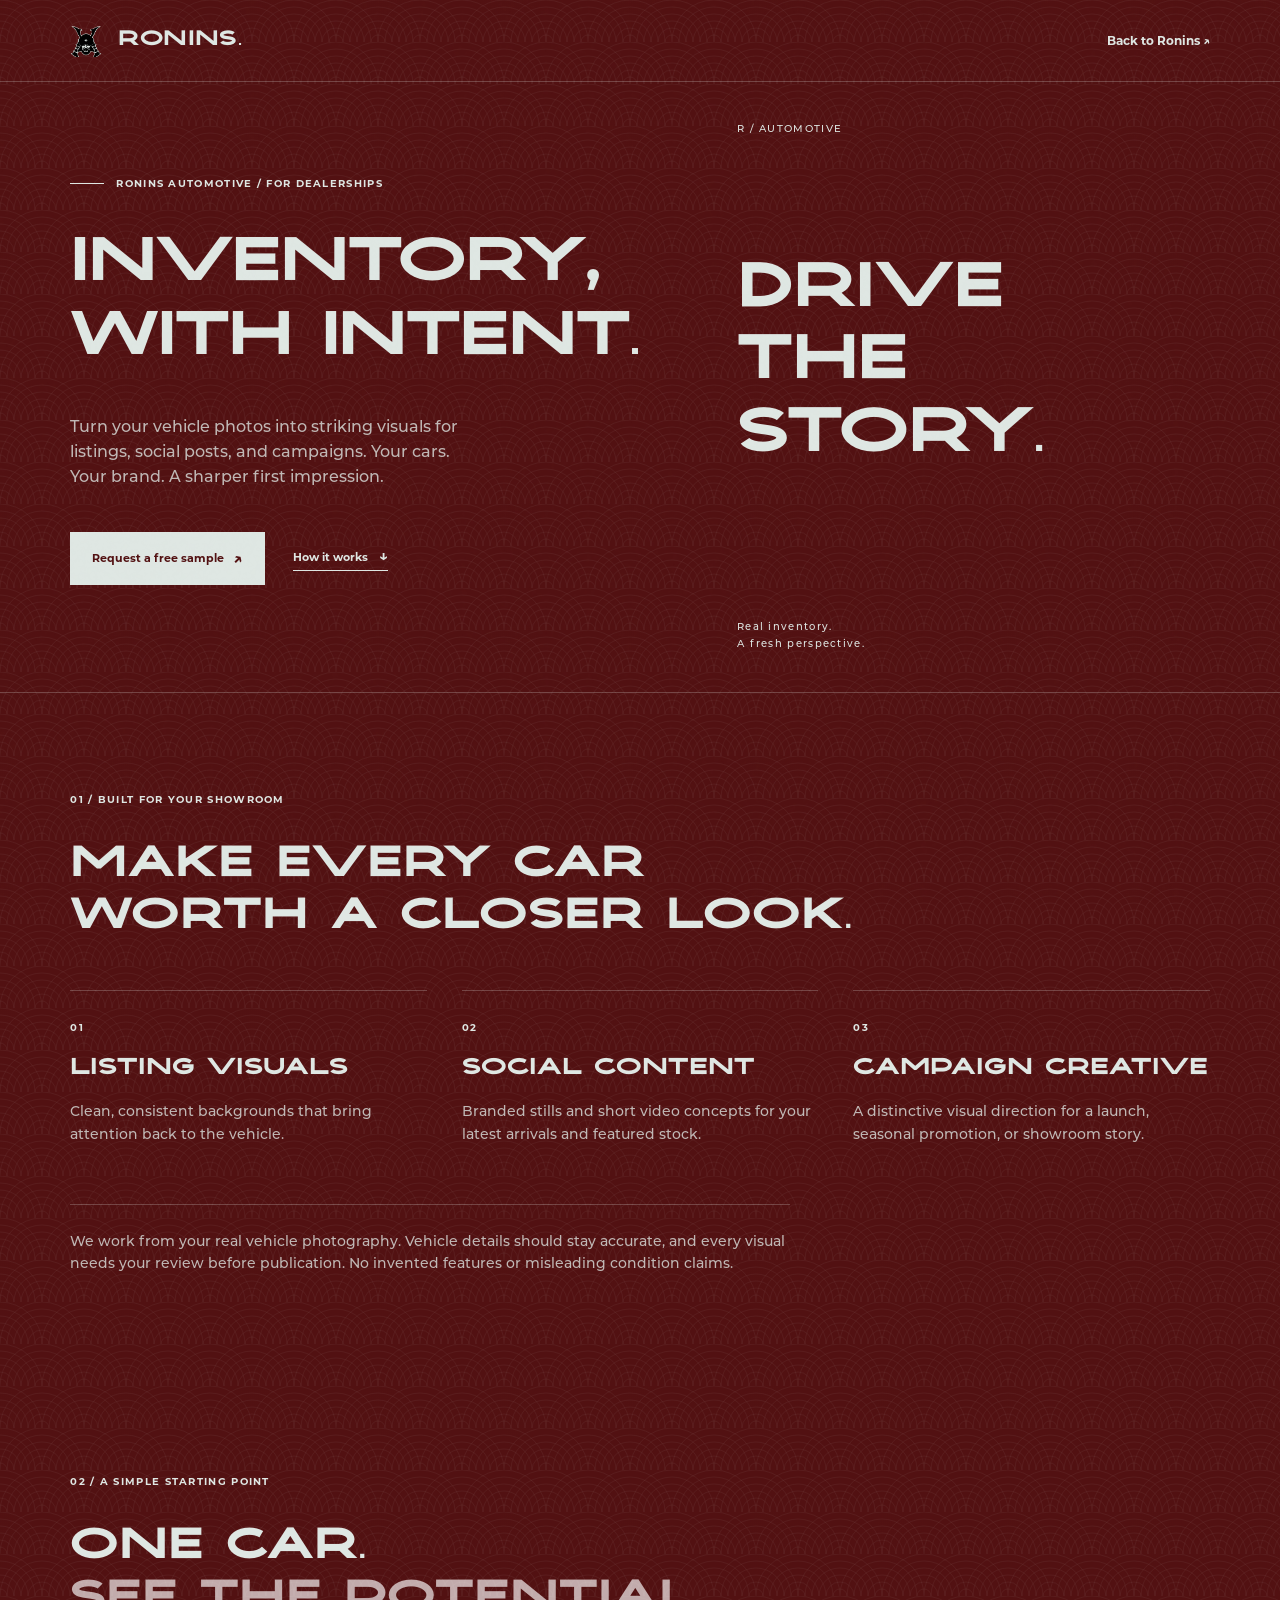
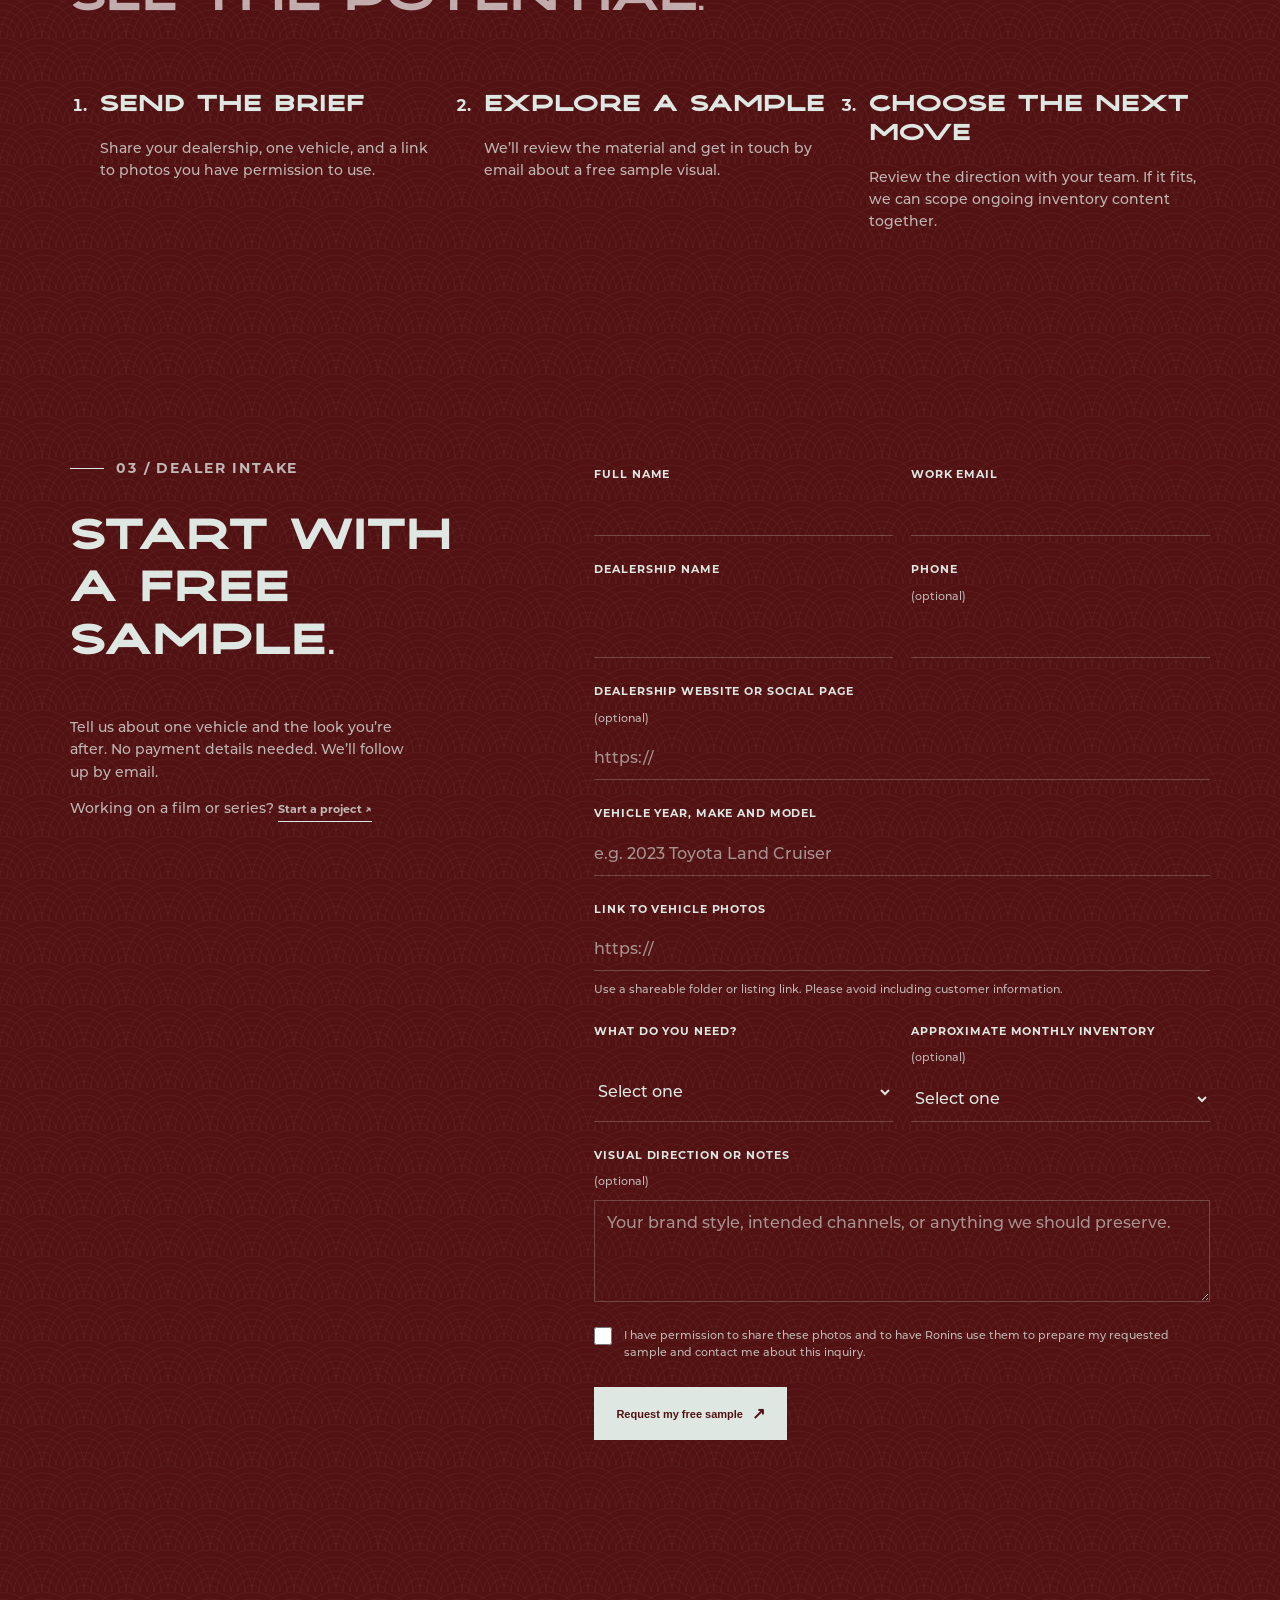
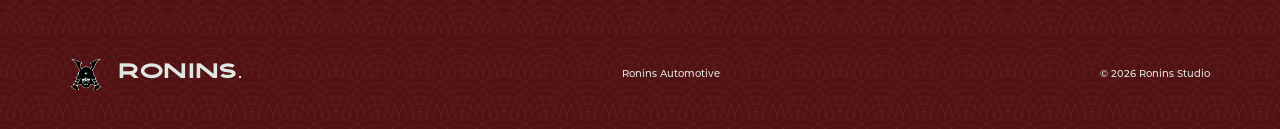
==== automotive.html @ 7ce429cb "Unify all pages with deep red waves and remove bright red UI accents" ====
<!DOCTYPE html>
<html lang="en">
<head>
  <meta charset="UTF-8">
  <meta name="viewport" content="width=device-width, initial-scale=1.0">
  <meta name="description" content="Automotive visuals for dealerships. Request a free sample from Ronins Automotive.">
  <title>Ronins Automotive — Inventory, with intent.</title>
  <link rel="stylesheet" href="style.css">
  <link rel="stylesheet" href="contact.css">
  <link rel="stylesheet" href="automotive.css">

  <link rel="stylesheet" href="brand.css">
</head>
<body class="automotive-page">
<div class="grain" aria-hidden="true"></div>
<header class="site-header"><a class="brand" href="index.html" aria-label="Ronins home"><span class="brand-mark" aria-hidden="true"><img src="assets/ronins-on-deep-red.png" alt="" width="31" height="31"></span><span>RONINS<span class="brand-dot">.</span></span></a><a class="auto-back" href="index.html#work">Back to Ronins <span aria-hidden="true">↗</span></a></header>
<main>
<section class="auto-hero section-pad">
<div class="auto-hero-copy">
<p class="eyebrow"><span class="eyebrow-line"></span> Ronins Automotive / For dealerships</p>
<h1>Inventory,<br>with <em>intent.</em></h1>
<p class="hero-intro">Turn your vehicle photos into striking visuals for listings, social posts, and campaigns. Your cars. Your brand. A sharper first impression.</p>
<div class="hero-actions"><a class="button button-red" href="#sample">Request a free sample <span aria-hidden="true">↗</span></a><a class="text-link" href="#process">How it works <span aria-hidden="true">↓</span></a></div>
</div>
<div class="auto-art" aria-hidden="true"><p>R / AUTOMOTIVE</p><div class="auto-art-word">DRIVE<br>THE<br><em>STORY.</em></div><p class="auto-art-caption">Real inventory.<br>A fresh perspective.</p></div>
</section>
<section class="auto-offer section-pad">
<p class="section-kicker">01 / Built for your showroom</p>
<h2>Make every car<br><em>worth a closer look.</em></h2>
<div class="auto-grid">
<article><span class="section-kicker">01</span><h3>Listing visuals</h3><p>Clean, consistent backgrounds that bring attention back to the vehicle.</p></article>
<article><span class="section-kicker">02</span><h3>Social content</h3><p>Branded stills and short video concepts for your latest arrivals and featured stock.</p></article>
<article><span class="section-kicker">03</span><h3>Campaign creative</h3><p>A distinctive visual direction for a launch, seasonal promotion, or showroom story.</p></article>
</div>
<p class="auto-note">We work from your real vehicle photography. Vehicle details should stay accurate, and every visual needs your review before publication. No invented features or misleading condition claims.</p>
</section>
<section class="auto-process section-pad" id="process">
<p class="section-kicker">02 / A simple starting point</p><h2>One car.<br><span>See the potential.</span></h2>
<ol class="auto-grid"><li><h3>Send the brief</h3><p>Share your dealership, one vehicle, and a link to photos you have permission to use.</p></li><li><h3>Explore a sample</h3><p>We’ll review the material and get in touch by email about a free sample visual.</p></li><li><h3>Choose the next move</h3><p>Review the direction with your team. If it fits, we can scope ongoing inventory content together.</p></li></ol>
</section>
<section class="form-page section-pad auto-intake" id="sample">
<div class="form-intro"><p class="eyebrow"><span class="eyebrow-line"></span> 03 / Dealer intake</p><h2>Start with<br><em>a free sample.</em></h2><p>Tell us about one vehicle and the look you’re after. No payment details needed. We’ll follow up by email.</p><p>Working on a film or series? <a class="text-link" href="contact.html">Start a project ↗</a></p></div>
<form class="project-form" name="automotive-sample">
<label>Full name<input name="name" autocomplete="name" maxlength="150" required></label>
<label>Work email<input name="email" type="email" autocomplete="email" maxlength="254" required></label>
<label>Dealership name<input name="dealership" autocomplete="organization" maxlength="200" required></label>
<label>Phone <span>(optional)</span><input name="phone" type="tel" autocomplete="tel" maxlength="50"></label>
<label class="full-width">Dealership website or social page <span>(optional)</span><input name="dealerUrl" type="url" placeholder="https://" maxlength="1000"></label>
<label class="full-width">Vehicle year, make and model<input name="vehicle" placeholder="e.g. 2023 Toyota Land Cruiser" maxlength="200" required></label>
<label class="full-width">Link to vehicle photos<input name="photoUrl" type="url" placeholder="https://" aria-describedby="photo-help" maxlength="1000" required><span id="photo-help">Use a shareable folder or listing link. Please avoid including customer information.</span></label>
<label>What do you need?<select name="service" required><option value="">Select one</option><option>Listing visuals</option><option>Social content</option><option>Campaign creative</option><option>Not sure yet</option></select></label>
<label>Approximate monthly inventory <span>(optional)</span><select name="inventory"><option value="">Select one</option><option>1–10 vehicles</option><option>11–30 vehicles</option><option>31–100 vehicles</option><option>100+ vehicles</option></select></label>
<label class="full-width">Visual direction or notes <span>(optional)</span><textarea name="message" rows="4" maxlength="4000" placeholder="Your brand style, intended channels, or anything we should preserve."></textarea></label>
<label class="full-width auto-consent"><input name="permission" type="checkbox" value="yes" required><span>I have permission to share these photos and to have Ronins use them to prepare my requested sample and contact me about this inquiry.</span></label>
<input class="form-honeypot" name="website" tabindex="-1" autocomplete="off" aria-hidden="true">
<button class="button button-red full-width" type="submit">Request my free sample <span aria-hidden="true">↗</span></button>
<p class="form-status full-width" role="status" aria-live="polite"></p>
<noscript><p>Please enable JavaScript to send your request.</p></noscript>
</form>
</section>
</main>
<footer class="site-footer section-pad"><a class="brand" href="index.html" aria-label="Ronins home"><span class="brand-mark" aria-hidden="true"><img src="assets/ronins-on-deep-red.png" alt="" width="31" height="31"></span><span>RONINS<span class="brand-dot">.</span></span></a><p>Ronins Automotive</p><p>© 2026 Ronins Studio</p></footer>
<script src="automotive.js"></script>
</body>
</html>
---- style.css ----
:root {
  --red: #d70a0a;
  --red-deep: #9d0000;
  --black: #111111;
  --black-2: #1a1a1a;
  --white: #f8f3ef;
  --ink: var(--black);
  --paper: #ece7dd;
  --muted: rgba(17, 17, 17, .58);
  --line: rgba(17, 17, 17, .2);
  --display: "Barlow Condensed", Impact, sans-serif;
  --body: "DM Sans", Arial, sans-serif;
}

* { box-sizing: border-box; }
html { scroll-behavior: smooth; }
body { margin: 0; background: var(--paper); color: var(--ink); font-family: var(--body); background-image: radial-gradient(circle at top left, rgba(255,255,255,.24), transparent 35%), linear-gradient(180deg, rgba(17,17,17,.04), rgba(17,17,17,0)); overflow-x: hidden; }
body, a { cursor: default; }
a { color: inherit; text-decoration: none; cursor: pointer; }
.grain { position: fixed; inset: 0; pointer-events: none; opacity: .045; z-index: 10; background-image: url("data:image/svg+xml,%3Csvg viewBox='0 0 180 180' xmlns='http://www.w3.org/2000/svg'%3E%3Cfilter id='n'%3E%3CfeTurbulence type='fractalNoise' baseFrequency='.85' numOctaves='3' stitchTiles='stitch'/%3E%3C/filter%3E%3Crect width='100%25' height='100%25' filter='url(%23n)' opacity='.55'/%3E%3C/svg%3E"); }
.site-header { height: 82px; display: flex; align-items: center; justify-content: space-between; padding: 0 5.5vw; border-bottom: 1px solid var(--line); }
.brand { display: flex; align-items: center; gap: 10px; font-family: var(--display); font-size: 22px; font-weight: 700; letter-spacing: .07em; }
.brand-mark { width: 31px; height: 31px; color: var(--red); display: inline-flex; }
.brand-mark svg, .brand-mark img { width: 100%; height: 100%; object-fit: contain; }
.brand-dot { color: var(--red); }
.main-nav { display: flex; gap: 34px; margin-left: 80px; font-size: 12px; color: var(--muted); }
.main-nav a, .header-link { position: relative; transition: color .2s ease; }
.main-nav a:after, .header-link:after { content: ""; position: absolute; left: 0; right: 0; bottom: -7px; height: 1px; background: var(--red); transform: scaleX(0); transform-origin: right; transition: transform .2s ease; }
.main-nav a:hover:after, .header-link:hover:after { transform: scaleX(1); transform-origin: left; }
.main-nav a:hover, .header-link:hover, .text-link:hover { color: var(--red); }
.header-link { font-size: 12px; font-weight: 700; }
.header-link span, .button span { color: var(--red); font-size: 16px; margin-left: 9px; }
.button span { display: inline-block; transition: transform .25s ease; }
.button:hover span { transform: translate(4px, -4px); }
.work-link span { display: inline-block; transition: transform .25s ease; }
.work-link:hover span { transform: translate(4px, -4px); }
.section-pad { padding-left: 5.5vw; padding-right: 5.5vw; }
.hero { min-height: 700px; display: grid; grid-template-columns: 52% 48%; border-bottom: 1px solid var(--line); background: linear-gradient(180deg, rgba(17,17,17,.02), rgba(17,17,17,0)); }
.hero-copy { align-self: center; padding: 90px 6vw 105px 0; }
.eyebrow, .section-kicker { margin: 0; font-size: 10px; font-weight: 700; letter-spacing: .13em; text-transform: uppercase; }
.eyebrow { display: flex; align-items: center; gap: 12px; color: var(--red); }
.eyebrow-line { display: inline-block; width: 34px; height: 1px; background: var(--red); }
h1, h2, h3, p { margin-top: 0; }
h1, h2, h3 { font-family: var(--display); text-transform: uppercase; }
h1 { font-size: clamp(92px, 13vw, 188px); line-height: .77; letter-spacing: -.035em; margin: 40px 0 38px; font-weight: 700; }
h1 em, h2 em { color: var(--red); font-style: normal; }
.hero-intro { max-width: 410px; font-size: 16px; line-height: 1.55; color: var(--muted); }
.hero-actions { display: flex; align-items: center; gap: 28px; margin-top: 42px; }
.button { display: inline-flex; align-items: center; padding: 17px 22px; font-size: 11px; font-weight: 700; transition: background .25s ease, color .25s ease, transform .25s ease, box-shadow .25s ease; }
.button:hover { transform: translateY(-3px); }
.button-red { color: var(--white); background: var(--red); }
.button-red:hover { background: var(--ink); box-shadow: 7px 7px 0 var(--red); }
.button-red span { color: var(--white); }
.button-black { color: var(--white); background: var(--black); }
.button-black:hover { background: var(--black); box-shadow: 7px 7px 0 var(--white); }
.button-black span { color: var(--white); }
.text-link { font-size: 11px; font-weight: 700; border-bottom: 1px solid var(--ink); padding-bottom: 5px; }
.text-link span { color: var(--red); font-size: 15px; margin-left: 8px; }
.hero-art { position: relative; overflow: hidden; min-height: 700px; color: var(--white); background: radial-gradient(circle at 30% 25%, rgba(255,255,255,.08), transparent 24%), linear-gradient(135deg, #860707 0%, var(--red) 34%, #c50505 72%, #8d0000 100%); }
.hero-art:before { content: ""; position: absolute; inset: 0; opacity: .85; background: repeating-linear-gradient(135deg, rgba(255,255,255,.04) 0 2px, transparent 2px 14px), linear-gradient(120deg, transparent 0 36%, rgba(17,17,17,.18) 36.5%, rgba(17,17,17,.18) 38%, transparent 38.5% 100%); }
.hero-art:after { content: ""; position: absolute; inset: 10% 0 0 10%; border-radius: 50% 0 0 50%; border-left: 2px solid rgba(255,255,255,.12); border-top: 2px solid rgba(255,255,255,.12); transform: rotate(-10deg); pointer-events: none; }
.art-vertical { position: absolute; top: 42px; left: 34px; z-index: 2; font-size: 10px; letter-spacing: .15em; writing-mode: vertical-rl; color: var(--white); }
.hero-logo { position: absolute; width: min(79%, 560px); height: auto; top: 7%; left: 11%; filter: drop-shadow(18px 23px 0 rgba(0,0,0,.35)); z-index: 1; }
.art-caption { position: absolute; left: 34px; bottom: 42px; z-index: 2; font-family: var(--display); font-size: 34px; line-height: .9; text-transform: uppercase; }
.art-caption span { display: block; }
.art-caption span:last-child { color: var(--black); }
.art-code { position: absolute; right: 34px; bottom: 42px; z-index: 2; text-align: right; color: rgba(255,255,255,.62); font-size: 9px; letter-spacing: .12em; line-height: 1.6; }
.statement { position: relative; display: grid; grid-template-columns: 24% 76%; padding-top: 150px; padding-bottom: 160px; }
.statement:before, .proof:before { content: ""; position: absolute; width: 150px; height: 150px; border: 1px solid rgba(17,17,17,.08); transform: rotate(45deg); pointer-events: none; }
.statement:before { right: 8vw; top: 110px; }
.section-kicker { color: var(--red); }
.statement h2, .proof h2 { font-size: clamp(54px, 7vw, 98px); line-height: .83; letter-spacing: -.02em; margin: 0 0 38px; }
h2 span { color: var(--muted); }
.statement-content p { max-width: 510px; font-size: 16px; line-height: 1.6; color: var(--muted); margin-bottom: 0; }
.services { position: relative; overflow: hidden; background: var(--black); color: var(--white); padding-top: 84px; padding-bottom: 90px; }
.services:after { content: ""; position: absolute; width: 430px; height: 430px; right: -220px; top: 130px; border: 1px solid rgba(255,0,0,.28); border-radius: 50%; box-shadow: 0 0 0 42px rgba(255,0,0,.06), 0 0 0 84px rgba(255,0,0,.035); pointer-events: none; }
.services-head { display: flex; justify-content: space-between; align-items: baseline; margin-bottom: 82px; }
.services-head .section-kicker { color: var(--red); }
.services-head p { max-width: 270px; margin: 0; color: rgba(255,255,255,.62); font-size: 12px; line-height: 1.5; }
.service-list { border-top: 1px solid rgba(255,255,255,.25); }
.service-item { min-height: 154px; display: grid; grid-template-columns: 12% 39% 39% 10%; align-items: center; border-bottom: 1px solid rgba(255,255,255,.25); transition: padding .3s ease, background .3s ease; }
.service-item:hover { padding: 0 20px; background: rgba(255,255,255,.04); }
.service-number { color: var(--red); font: 14px var(--display); }
.service-item h3 { font-size: clamp(30px, 4vw, 57px); letter-spacing: -.015em; margin: 0; transition: color .25s ease; }
.service-item:hover h3 { color: var(--red); }
.service-item p { max-width: 235px; margin: 0; color: rgba(255,255,255,.58); font-size: 12px; line-height: 1.5; }
.service-arrow { justify-self: end; color: var(--red); font-size: 28px; transition: transform .25s ease; }
.service-item:hover .service-arrow { transform: translate(4px, -4px); }
.proof { position: relative; display: grid; grid-template-columns: 42% 58%; padding-top: 142px; padding-bottom: 150px; border-bottom: 1px solid var(--line); }
.proof:before { left: -55px; bottom: 50px; width: 120px; height: 120px; }
.proof-intro h2 { margin-top: 50px; }
.proof-grid { display: grid; grid-template-columns: repeat(3, 1fr); align-self: end; border-top: 1px solid var(--line); padding-top: 32px; gap: 25px; }
.stat strong { font: 700 clamp(50px, 6vw, 86px)/.85 var(--display); letter-spacing: -.02em; display: inline-block; }
.stat-number { opacity: .15; transform: translateY(10px) scale(.96); transition: opacity .35s ease, transform .5s cubic-bezier(.2,.8,.2,1); }
.stat-number.is-counting { opacity: 1; transform: translateY(0) scale(1); }
.stat strong span { color: var(--red); font-size: .5em; }
.stat p { margin: 16px 0 0; color: var(--muted); font-size: 11px; text-transform: uppercase; letter-spacing: .1em; }
.contact { position: relative; display: flex; justify-content: space-between; overflow: hidden; min-height: 580px; padding-top: 107px; padding-bottom: 105px; background: var(--red); color: var(--white); }
.contact:after { content: ""; position: absolute; inset: 0; opacity: .12; background: repeating-linear-gradient(135deg, transparent 0 18px, rgba(0,0,0,.2) 19px, transparent 20px); pointer-events: none; }
.contact:before { content: ""; position: absolute; width: 600px; height: 600px; border: 1px solid rgba(0,0,0,.18); border-radius: 50%; right: -210px; top: -120px; box-shadow: 0 0 0 90px rgba(0,0,0,.04), 0 0 0 180px rgba(0,0,0,.035); }
.contact-stamp { position: absolute; right: 15%; top: 24%; font: 700 370px/.8 var(--display); opacity: .1; z-index: 1; }
.contact .eyebrow { color: var(--white); }.contact .eyebrow-line { background: var(--white); }
.contact h2 { font-size: clamp(76px, 12vw, 166px); line-height: .75; margin: 46px 0 40px; letter-spacing: -.04em; }
.contact-content > p:not(.eyebrow) { max-width: 315px; font-size: 14px; line-height: 1.5; margin-bottom: 30px; }
.contact-side { align-self: flex-end; z-index: 1; font-size: 10px; line-height: 1.7; letter-spacing: .13em; text-align: right; }
.site-footer { display: flex; align-items: center; justify-content: space-between; min-height: 112px; font-size: 10px; color: var(--muted); }
.site-footer .brand { color: var(--ink); }.site-footer p { margin: 0; }
.button:focus-visible, a:focus-visible { outline: 2px solid var(--red); outline-offset: 5px; }
.reveal { opacity: 0; transform: translateY(18px); animation: reveal .8s ease forwards; }.reveal-delay { animation-delay: .18s; }
@keyframes reveal { to { opacity: 1; transform: translateY(0); } }

@media (max-width: 800px) {
  .site-header { height: 70px; padding: 0 6vw; }.main-nav { display: none; }.header-link { font-size: 10px; }
  .section-pad { padding-left: 6vw; padding-right: 6vw; }.hero { display: block; min-height: auto; }.hero-copy { padding: 84px 0 72px; }.hero-art { min-height: 520px; margin: 0 -6vw; }.hero-logo { width: 82%; top: 8%; left: 9%; }
  h1 { font-size: clamp(64px, 20vw, 120px); line-height: .8; margin-top: 34px; }.hero-intro { max-width: 34rem; }.hero-actions { flex-wrap: wrap; }
  .statement { display: block; padding-top: 105px; padding-bottom: 110px; }.statement-content { margin-top: 48px; }.statement h2, .proof h2 { font-size: clamp(54px, 15vw, 95px); }
  .services { padding-top: 68px; padding-bottom: 68px; }.services-head { display: block; margin-bottom: 55px; }.services-head p { margin-top: 25px; }.service-item { min-height: 140px; grid-template-columns: 15% 1fr 12%; }.service-item p { display: none; }.service-item h3 { font-size: clamp(32px, 8vw, 52px); }.proof { display: block; padding-top: 105px; padding-bottom: 110px; }.proof-intro h2 { margin: 45px 0 80px; }.proof-grid { gap: 10px; }.stat strong { font-size: clamp(42px, 12vw, 65px); }.stat p { font-size: 8px; line-height: 1.3; }.contact { min-height: 590px; display: block; padding-top: 85px; }.contact h2 { font-size: clamp(58px, 16vw, 100px); line-height: .8; margin-top: 44px; }.contact-side { margin-top: 60px; text-align: left; }.contact-stamp { right: -2%; top: 32%; font-size: 320px; }.site-footer { flex-wrap: wrap; gap: 18px; padding-top: 28px; padding-bottom: 28px; }.site-footer p:last-child { width: 100%; }
}
@media (max-width: 430px) {
  .brand { font-size: 19px; }.brand-mark { width: 27px; height: 27px; }.header-link { display: none; }
  .hero-copy { padding-top: 68px; }.hero-actions { align-items: flex-start; flex-direction: column; gap: 21px; }.button { padding: 16px 19px; }
  .hero-art { min-height: 450px; }.art-vertical { left: 24px; top: 28px; }.hero-logo { width: 94%; top: 10%; left: 3%; }.art-caption { font-size: 27px; left: 24px; bottom: 28px; }.art-code { right: 24px; bottom: 28px; font-size: 8px; }
  .service-item { min-height: 124px; }.service-number { font-size: 12px; }.service-item h3 { font-size: 35px; }.proof-grid { padding-top: 24px; }.stat p { letter-spacing: .06em; }
  .contact { min-height: 560px; }.contact h2 { font-size: clamp(54px, 17vw, 83px); }.contact-content > p:not(.eyebrow) { max-width: 290px; }.contact-stamp { font-size: 260px; }
}

.service-list { position: relative; z-index: 1; }
.service-item:focus-visible { outline: 2px solid var(--red); outline-offset: -3px; background: rgba(255,255,255,.04); }
.service-item:focus-visible h3 { color: var(--red); }
.proof-grid .stat h3 { font-size: 25px; margin: 20px 0 10px; }
.proof-grid .stat p { font-size: 12px; line-height: 1.6; letter-spacing: 0; text-transform: none; margin-top: 0; }
.contact-content { position: relative; z-index: 1; }
.contact-sample-link { display: block; width: fit-content; margin-top: 28px; font-size: 12px; line-height: 1.6; border-bottom: 1px solid rgba(255,255,255,.6); padding-bottom: 6px; }
.hero h1 { line-height: .95; }
.statement h2, .proof h2 { line-height: 1; }
.contact h2 { line-height: .95; }
@media(max-width:800px) {
  .service-item { grid-template-columns: 12% minmax(0,1fr) 10%; padding: 25px 0; gap: 12px 0; }
  .service-item p { display: block; grid-column: 2; grid-row: 2; max-width: 32rem; }
  .service-arrow { grid-column: 3; grid-row: 1 / 3; }
  .service-item:hover { padding: 25px 10px; }
  .proof-grid { grid-template-columns: 1fr; gap: 30px; }
  .proof-grid .stat { display: grid; grid-template-columns: 65px minmax(0,1fr); gap: 0 20px; align-items: start; }
  .proof-grid .stat strong { grid-row: 1 / 3; }
  .proof-grid .stat h3 { margin: 0 0 10px; }
  .header-link.work-link { display: inline-flex; }
}
@media(prefers-reduced-motion:reduce) {
  html { scroll-behavior: auto; }
  .reveal { opacity: 1; transform: none; animation: none; }
  .button, .service-item, .service-arrow { transition: none; }
}
---- contact.css ----
.form-page { display: grid; grid-template-columns: minmax(0, 42fr) minmax(0, 50fr); gap: 8%; padding-top: 110px; padding-bottom: 130px; min-height: calc(100vh - 82px); }
.form-intro h1 { font-size: clamp(70px, 9vw, 132px); line-height: .78; letter-spacing: -.035em; margin: 42px 0 38px; }
.form-intro > p:last-child { max-width: 320px; color: var(--muted); font-size: 15px; line-height: 1.55; }
.form-intro > p { max-width: 350px; color: var(--muted); font-size: 15px; line-height: 1.55; }
.dealer-route a { line-height: 1.8; }
.form-intro h1 { line-height: 1; }
.project-form { display: grid; grid-template-columns: 1fr 1fr; gap: 25px 18px; align-content: start; padding-top: 9px; }
.project-form label { display: grid; gap: 10px; color: var(--ink); font-size: 10px; font-weight: 700; letter-spacing: .08em; text-transform: uppercase; }
.project-form label span { color: var(--muted); font-weight: 400; letter-spacing: 0; text-transform: none; }
.project-form input, .project-form select, .project-form textarea { width: 100%; border: 0; border-bottom: 1px solid var(--line); border-radius: 0; padding: 12px 0; background: transparent; color: var(--ink); font: 15px var(--body); outline: 0; }
.project-form textarea { resize: vertical; border: 1px solid var(--line); padding: 12px; }
.project-form input:focus, .project-form select:focus, .project-form textarea:focus { border-color: var(--red); }
.full-width { grid-column: 1 / -1; }
.form-honeypot { position: absolute; left: -9999px; }
.project-form button { justify-self: start; border: 0; cursor: pointer; }
.form-status { min-height: 22px; margin: 0; color: var(--red); font-size: 12px; line-height: 1.5; }
.form-status.success { color: #24733b; }
@media (max-width: 800px) {
  .form-page { display: block; padding-top: 78px; padding-bottom: 90px; }
  .form-intro { margin-bottom: 70px; }.form-intro h1 { font-size: clamp(68px, 18vw, 110px); }
}
@media (max-width: 500px) { .project-form { display: block; }.project-form label { margin-bottom: 25px; }.project-form button { margin-top: 5px; } }
---- automotive.css ----
.auto-back { font-size: 12px; font-weight: 700; }
.auto-back span { color: var(--red); }
.auto-hero { display: grid; grid-template-columns: 55% 45%; border-bottom: 1px solid var(--line); }
.auto-hero-copy { padding: 95px 4vw 95px 0; min-width: 0; }
.auto-hero h1 { font-size: clamp(64px, 9vw, 140px); line-height: 1; }
.auto-art { background: var(--red); color: var(--white); padding: 40px; display: flex; flex-direction: column; justify-content: space-between; min-height: 610px; position: relative; overflow: hidden; background-image: repeating-linear-gradient(135deg, transparent 0 18px, rgba(0,0,0,.06) 19px 20px); }
.auto-art > p { font-size: 10px; letter-spacing: .13em; }
.auto-art-word { font: 800 clamp(70px, 9vw, 145px)/1 var(--display); letter-spacing: -.02em; }
.auto-art-word em { color: var(--black); font-style: normal; }
.auto-art-caption { margin: 32px 0 0; line-height: 1.7; }
.auto-offer, .auto-process { padding-top: 100px; padding-bottom: 100px; }
.automotive-page h2 { font-size: clamp(44px, 6vw, 88px); line-height: 1.05; margin: 35px 0 45px; }
.auto-grid { display: grid; grid-template-columns: repeat(3, minmax(0, 1fr)); gap: 35px; }
.auto-grid article { border-top: 1px solid var(--line); padding-top: 25px; }
.auto-grid h3 { font-size: 32px; margin: 20px 0 16px; }
.auto-grid p, .auto-note { font-size: 14px; line-height: 1.6; color: var(--muted); }
.auto-note { max-width: 720px; border-top: 1px solid var(--line); padding-top: 25px; margin: 45px 0 0; }
.auto-process { background: var(--black); color: var(--white); }
.auto-process h2 span, .auto-process p { color: rgba(255,255,255,.65); }
.auto-process .section-kicker { color: var(--red); }
.auto-process ol { padding-left: 22px; margin-bottom: 0; }
.auto-process li { padding-left: 8px; }
.auto-process li::marker { color: var(--red); font-weight: 700; }
.auto-intake { grid-template-columns: minmax(0, 38fr) minmax(0, 54fr); min-height: auto; scroll-margin-top: 30px; }
.auto-intake .form-intro > p { max-width: 350px; font-size: 14px; line-height: 1.6; color: var(--muted); }
.auto-intake .project-form { min-width: 0; }
.auto-consent { grid-template-columns: 20px minmax(0,1fr); align-items: start; }
.auto-consent input { width: 18px; height: 18px; margin: 0; accent-color: var(--red); }
.auto-consent span { line-height: 1.6; }
.auto-intake button:disabled { opacity: .6; cursor: wait; }
.auto-intake :focus-visible { outline: 2px solid var(--red); outline-offset: 4px; }
@media(max-width:800px) {
.auto-hero { display: block; }
.auto-hero-copy { padding: 70px 0; }
.auto-hero h1 { font-size: clamp(58px, 13vw, 100px); }
.auto-art { min-height: 400px; margin: 0 -6vw; padding: 35px 6vw; }
.auto-art-word { font-size: clamp(70px, 16vw, 120px); }
.auto-grid { grid-template-columns: 1fr; gap: 22px; }
.auto-offer, .auto-process { padding-top: 65px; padding-bottom: 65px; }
.auto-intake .form-intro { margin-bottom: 45px; }
}
@media(prefers-reduced-motion:reduce) { html { scroll-behavior: auto; } .automotive-page .button { transition: none; } }
---- brand.css ----
@font-face { font-family: Nikea; src: url("assets/nikea.otf") format("opentype"); font-weight: 400 900; font-style: normal; font-display: swap; }
@font-face { font-family: Montserrat; src: url("assets/montserrat-medium.otf") format("opentype"); font-weight: 400 600; font-style: normal; font-display: swap; }
@font-face { font-family: Montserrat; src: url("assets/montserrat-bold.otf") format("opentype"); font-weight: 700 800; font-style: normal; font-display: swap; }
@font-face { font-family: Montserrat; src: url("assets/montserrat-black.otf") format("opentype"); font-weight: 900; font-style: normal; font-display: swap; }
:root {
  --red: #521112; --red-deep: #521112; --black: #0c090d; --black-2: #21191d;
  --white: #dfe7e3; --paper: #dfe7e3; --ink: var(--black);
  --muted: rgba(12,9,13,.68); --line: rgba(12,9,13,.2);
  --display: Nikea, Montserrat, sans-serif; --body: Montserrat, Arial, sans-serif;
}
body { background-color: var(--paper); background-image: none; }
.grain { opacity: .022; }
.brand { font-size: 21px; letter-spacing: .02em; }
.services, .auto-process { background-color: var(--red-deep); background-image: linear-gradient(rgba(82,17,18,.58),rgba(82,17,18,.58)), url("assets/waves.svg"); background-size: auto, 84px 42px; }
.service-item h3 { padding-right: 20px; }
.services .section-kicker, .service-number, .service-arrow, .auto-process .section-kicker, .auto-process li::marker { color: var(--white); }
.service-item:hover h3, .service-item:focus-visible h3 { color: var(--white); }
.service-item:focus-visible { outline-color: var(--white); }
.contact { background-color: var(--red-deep); }
.hero { background-color: var(--red-deep); color: var(--white); background-image: linear-gradient(rgba(82,17,18,.72),rgba(82,17,18,.72)), url("assets/waves.svg"); background-size: auto, 84px 42px; }
.hero .eyebrow, .hero .hero-intro { color: var(--white); }
.hero .eyebrow-line { background: var(--white); }
.hero h1 em { color: var(--white); }
.hero .text-link { border-color: var(--white); }
.hero .text-link span { color: var(--white); }
.hero h1 { font-size: clamp(38px, 5.7vw, 84px); }
.industry-logo { width: 80%; max-height: 400px; object-fit: contain; align-self: center; margin: 25px 0; }
.industry-intro { max-width: 620px; font-size: 15px; line-height: 1.7; margin-bottom: 30px; }
.brand-mark { width: 38px; height: 40px; }
.hero h1 { font-size: clamp(48px, 6.8vw, 100px); line-height: 1.12; letter-spacing: -.035em; }
.hero-art { background: transparent; }
.hero-art:before, .hero-art:after { display: none; }
.hero-logo, .industry-logo { clip-path: inset(0 8px 0 0); }
.auto-art {
  background-image: url("assets/waves.svg");
  background-size: 84px 42px;
}
.hero-logo { width: 70%; left: 15%; top: 8%; max-height: 70%; object-fit: contain; filter: none; }
.art-caption { font-size: clamp(16px, 1.8vw, 26px); line-height: 1.3; max-width: 70%; }
.art-caption span:last-child { color: var(--white); opacity: .65; }
.statement h2, .proof h2 { font-size: clamp(30px, 4.1vw, 62px); line-height: 1.18; }
.service-item h3 { font-size: clamp(24px, 2.65vw, 42px); line-height: 1.2; overflow-wrap: anywhere; }
.service-item { grid-template-columns: 10% 42% 38% 10%; }
.services:after { border-color: rgba(202,16,17,.28); box-shadow: 0 0 0 42px rgba(82,17,18,.2), 0 0 0 84px rgba(82,17,18,.1); }
.proof-grid .stat strong { font-size: clamp(34px, 4vw, 60px); line-height: 1; }
.proof-grid .stat h3 { font-size: 18px; }
.contact h2 { font-size: clamp(40px, 6.4vw, 94px); line-height: 1.15; }
.contact:after { background: url("assets/waves.svg"); background-size: 84px 42px; opacity: .16; }
.form-intro h1 { font-size: clamp(36px, 4vw, 60px); line-height: 1.2; }
.auto-hero h1 { font-size: clamp(36px, 4.8vw, 74px); line-height: 1.2; }
.auto-art { background-color: var(--red-deep); }
.auto-art-word { font-size: clamp(38px, 4.9vw, 74px); line-height: 1.15; }
.auto-art-word em { color: var(--white); }
.automotive-page h2 { font-size: clamp(30px, 3.4vw, 52px); line-height: 1.2; }
.auto-grid h3 { font-size: 23px; line-height: 1.25; }
.project-form label { font-size: 11px; line-height: 1.5; }
.project-form input, .project-form select, .project-form textarea { font-size: 16px; }
.form-status.success { color: #225a39; }
@media(max-width:800px) {
  .brand { font-size: 18px; }
  .hero h1 { font-size: clamp(32px, 8.8vw, 64px); }
  .hero-art { min-height: 510px; }
  .service-item { grid-template-columns: 10% minmax(0,1fr) 10%; }
  .service-item h3 { font-size: clamp(20px, 5vw, 32px); }
  .statement h2, .proof h2 { font-size: clamp(28px, 6.8vw, 48px); }
  .contact h2 { font-size: clamp(32px, 8vw, 64px); }
  .art-caption { font-size: 20px; }
  .auto-hero h1 { font-size: clamp(28px, 6.8vw, 52px); }
  .auto-art-word { font-size: clamp(38px, 9vw, 66px); }
  .auto-grid h3 { font-size: 21px; }
  .form-intro h1 { font-size: clamp(28px, 7.2vw, 50px); }
}
@media(max-width:430px) {
  .hero-art { min-height: 430px; }
  .hero-logo { width: 72%; left: 14%; top: 8%; }
  .art-caption { font-size: 15px; bottom: 28px; }
  .art-code { font-size: 7px; }
  .brand-mark { width: 31px; height: 33px; }
}

/* Shared full-page treatment: deep red, quiet waves, and pale typography. */
body {
  --ink: #dfe7e3;
  --muted: rgba(223,231,227,.78);
  --line: rgba(223,231,227,.24);
  background: var(--red-deep);
  color: var(--white);
}
body::before {
  content: ""; position: absolute; inset: 0; pointer-events: none; z-index: -1;
  background: linear-gradient(rgba(82,17,18,.72),rgba(82,17,18,.72)),url("assets/waves.svg");
  background-size: auto,84px 42px;
}
body { position: relative; isolation: isolate; }
.hero, .hero-art, .services, .contact, .auto-art, .auto-process {
  background: transparent;
}
.hero-art::before, .hero-art::after, .services::after, .contact::before, .contact::after,
.statement::before, .proof::before { display: none; }
.site-header, .site-footer { color: var(--white); }
.brand-dot, .header-link span, .text-link span, .auto-back span, .service-number, .service-arrow,
.section-kicker, .eyebrow, h1 em, h2 em,
.auto-process .section-kicker, .auto-process li::marker { color: var(--white); }
.eyebrow-line { background: var(--white); }
.brand-mark { overflow: hidden; height: 33px; align-items: flex-start; }
.brand-mark img { width: 100%; height: auto; object-fit: contain; clip-path: inset(0 2px 0 0); }
.auto-art-word em { color: var(--white); }
.button-red, .button-black { background: var(--white); color: var(--red-deep); }
.button-red span, .button-black span { color: var(--red-deep); }
.button-red:hover, .button-black:hover {
  background: var(--white); color: var(--red-deep); box-shadow: 5px 5px 0 rgba(223,231,227,.22);
}
.main-nav a:hover, .header-link:hover, .text-link:hover { color: var(--white); }
.main-nav a::after, .header-link::after { background: var(--white); }
.button:focus-visible, a:focus-visible, .auto-intake :focus-visible,
.project-form :focus-visible { outline-color: var(--white); }
.project-form input:focus, .project-form select:focus, .project-form textarea:focus { border-color: var(--white); }
.project-form input::placeholder, .project-form textarea::placeholder { color: rgba(223,231,227,.6); }
.project-form select option { background: var(--red-deep); color: var(--white); }
.project-form input[type="checkbox"] { accent-color: var(--white); }
.form-status { color: var(--white); }
.form-status.success { color: #dfe7e3; }
.auto-intake .form-intro > p, .auto-grid p, .auto-note { color: var(--muted); }
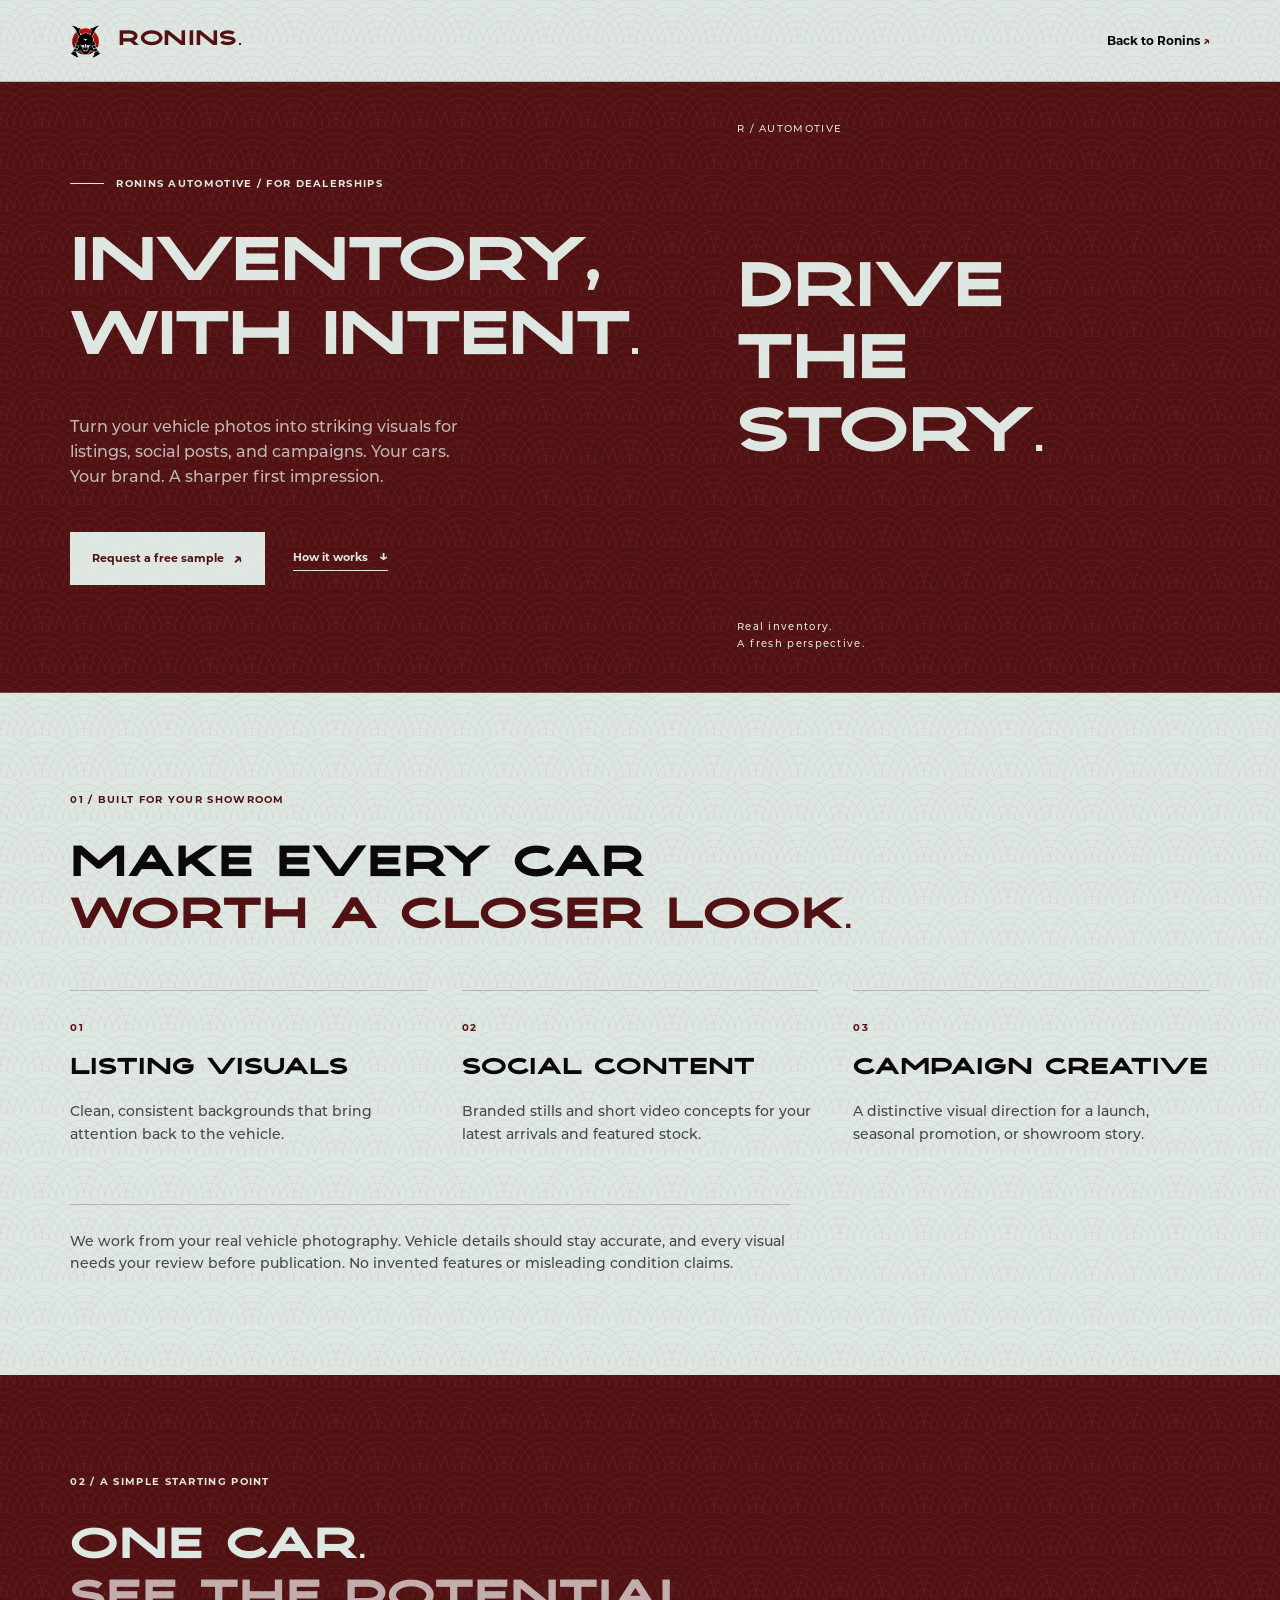
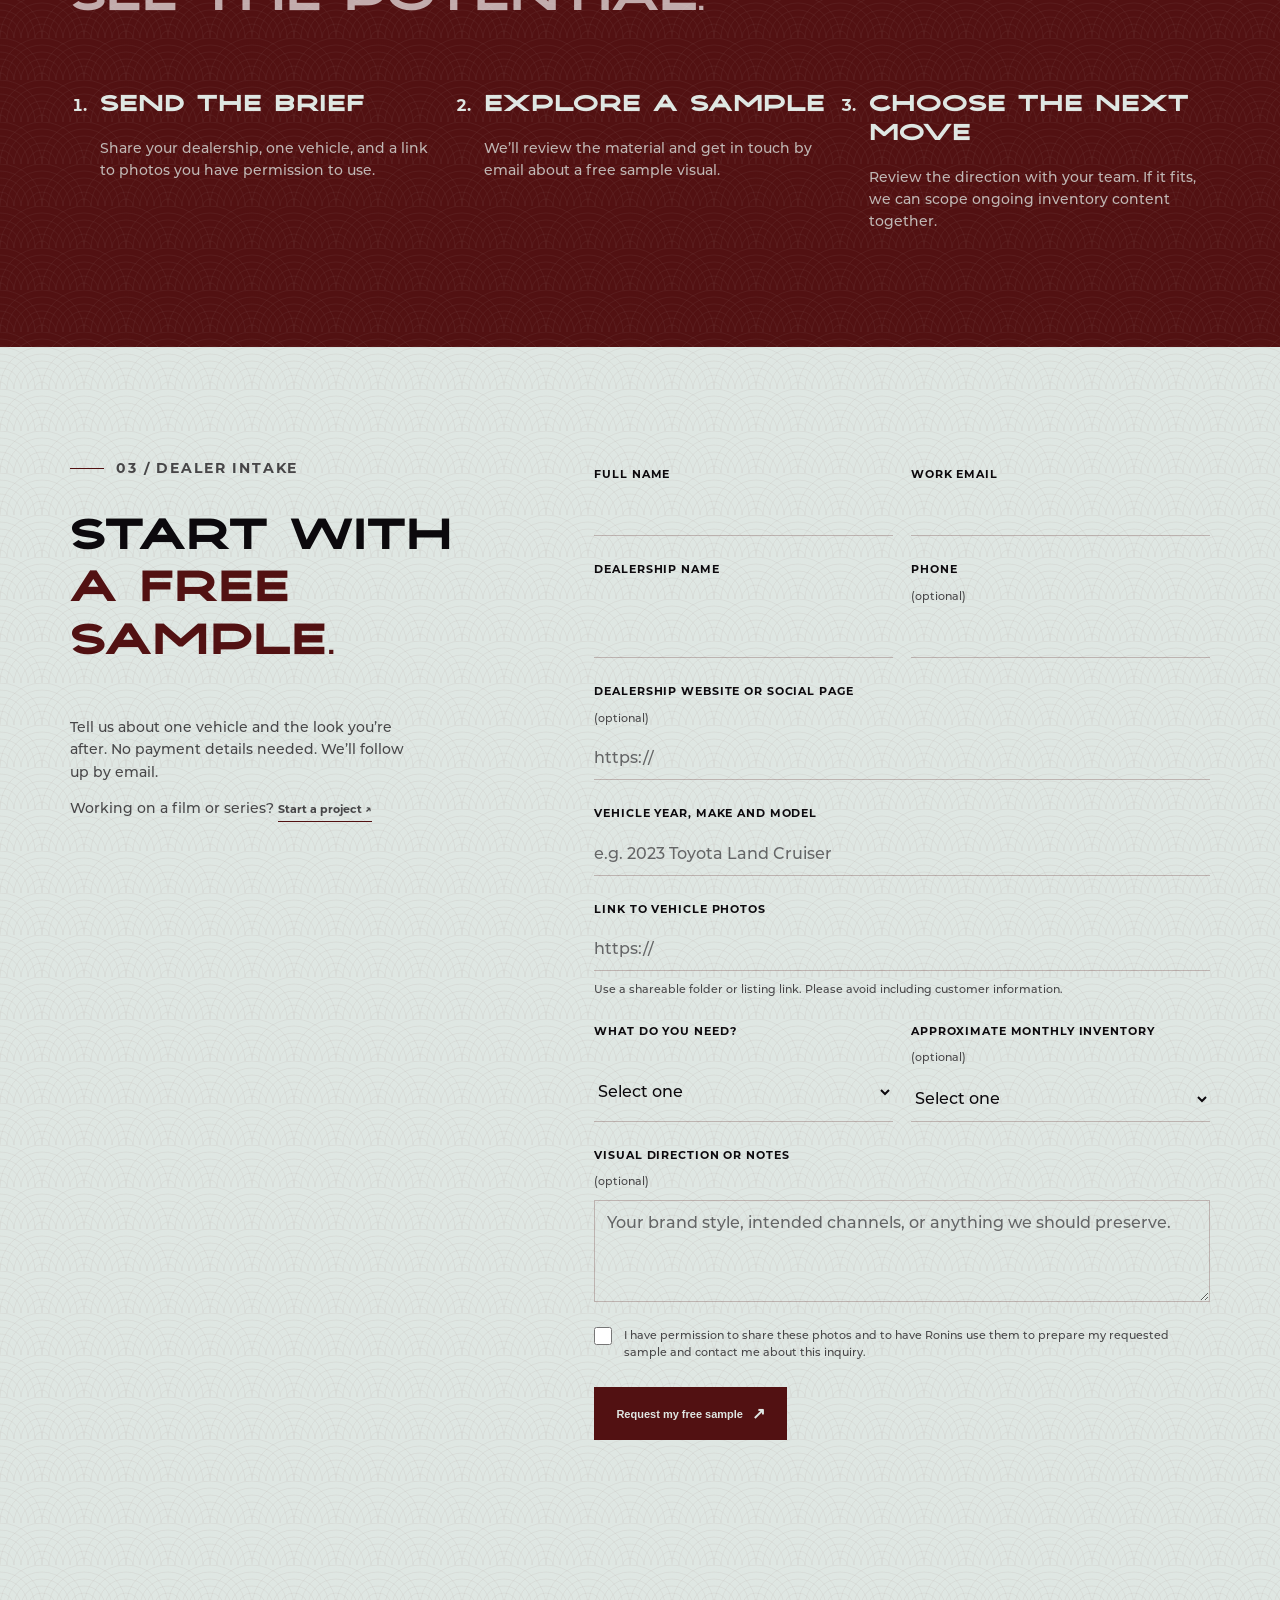
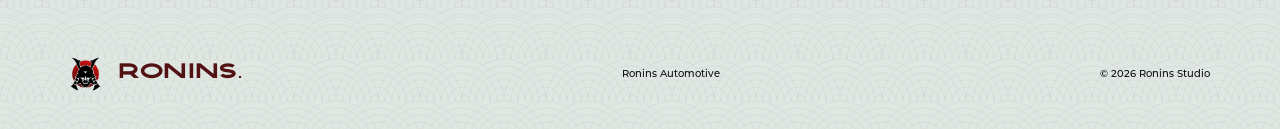
==== commit 3bacf7cb: "Alternate patterned off-white and deep red sections across Ronins" ====
--- a/automotive.html
+++ b/automotive.html
@@ -13,7 +13,7 @@
 </head>
 <body class="automotive-page">
 <div class="grain" aria-hidden="true"></div>
-<header class="site-header"><a class="brand" href="index.html" aria-label="Ronins home"><span class="brand-mark" aria-hidden="true"><img src="assets/ronins-on-deep-red.png" alt="" width="31" height="31"></span><span>RONINS<span class="brand-dot">.</span></span></a><a class="auto-back" href="index.html#work">Back to Ronins <span aria-hidden="true">↗</span></a></header>
+<header class="site-header theme-light"><a class="brand" href="index.html" aria-label="Ronins home"><span class="brand-mark" aria-hidden="true"><img src="assets/ronins-mark.png" alt="" width="31" height="31"></span><span>RONINS<span class="brand-dot">.</span></span></a><a class="auto-back" href="index.html#work">Back to Ronins <span aria-hidden="true">↗</span></a></header>
 <main>
 <section class="auto-hero section-pad">
 <div class="auto-hero-copy">
@@ -24,7 +24,7 @@
 </div>
 <div class="auto-art" aria-hidden="true"><p>R / AUTOMOTIVE</p><div class="auto-art-word">DRIVE<br>THE<br><em>STORY.</em></div><p class="auto-art-caption">Real inventory.<br>A fresh perspective.</p></div>
 </section>
-<section class="auto-offer section-pad">
+<section class="auto-offer section-pad theme-light">
 <p class="section-kicker">01 / Built for your showroom</p>
 <h2>Make every car<br><em>worth a closer look.</em></h2>
 <div class="auto-grid">
@@ -38,7 +38,7 @@
 <p class="section-kicker">02 / A simple starting point</p><h2>One car.<br><span>See the potential.</span></h2>
 <ol class="auto-grid"><li><h3>Send the brief</h3><p>Share your dealership, one vehicle, and a link to photos you have permission to use.</p></li><li><h3>Explore a sample</h3><p>We’ll review the material and get in touch by email about a free sample visual.</p></li><li><h3>Choose the next move</h3><p>Review the direction with your team. If it fits, we can scope ongoing inventory content together.</p></li></ol>
 </section>
-<section class="form-page section-pad auto-intake" id="sample">
+<section class="form-page section-pad auto-intake theme-light" id="sample">
 <div class="form-intro"><p class="eyebrow"><span class="eyebrow-line"></span> 03 / Dealer intake</p><h2>Start with<br><em>a free sample.</em></h2><p>Tell us about one vehicle and the look you’re after. No payment details needed. We’ll follow up by email.</p><p>Working on a film or series? <a class="text-link" href="contact.html">Start a project ↗</a></p></div>
 <form class="project-form" name="automotive-sample">
 <label>Full name<input name="name" autocomplete="name" maxlength="150" required></label>
@@ -59,7 +59,7 @@
 </form>
 </section>
 </main>
-<footer class="site-footer section-pad"><a class="brand" href="index.html" aria-label="Ronins home"><span class="brand-mark" aria-hidden="true"><img src="assets/ronins-on-deep-red.png" alt="" width="31" height="31"></span><span>RONINS<span class="brand-dot">.</span></span></a><p>Ronins Automotive</p><p>© 2026 Ronins Studio</p></footer>
+<footer class="site-footer section-pad theme-light"><a class="brand" href="index.html" aria-label="Ronins home"><span class="brand-mark" aria-hidden="true"><img src="assets/ronins-mark.png" alt="" width="31" height="31"></span><span>RONINS<span class="brand-dot">.</span></span></a><p>Ronins Automotive</p><p>© 2026 Ronins Studio</p></footer>
 <script src="automotive.js"></script>
 </body>
 </html>
--- a/brand.css
+++ b/brand.css
@@ -120,4 +120,35 @@
 .project-form input[type="checkbox"] { accent-color: var(--white); }
 .form-status { color: var(--white); }
 .form-status.success { color: #dfe7e3; }
-.auto-intake .form-intro > p, .auto-grid p, .auto-note { color: var(--muted); }
+.auto-intake .form-intro > p, .auto-grid p, .auto-note { color: var(--muted); }
+.theme-light {
+  --ink: #0c090d;
+  --muted: rgba(12,9,13,.72);
+  --line: rgba(82,17,18,.24);
+  color: var(--ink);
+  background-color: #dfe7e3;
+  background-image: linear-gradient(rgba(223,231,227,.72),rgba(223,231,227,.72)),url("assets/waves-light.svg");
+  background-size: auto,84px 42px;
+}
+.theme-light .brand, .theme-light .main-nav, .theme-light .header-link,
+.theme-light .brand-dot, .theme-light .header-link span, .theme-light .auto-back span,
+.theme-light .text-link span, .theme-light .section-kicker, .theme-light .eyebrow,
+.theme-light h1 em, .theme-light h2 em { color: var(--red-deep); }
+.theme-light .eyebrow-line { background: var(--red-deep); }
+.theme-light .brand-mark { height: 40px; }
+.theme-light .brand-mark img { width: 100%; height: 100%; object-fit: contain; clip-path: none; }
+.theme-light .button { color: var(--white); background: var(--red-deep); }
+.theme-light .button span { color: var(--white); }
+.theme-light .button:hover { color: var(--white); background: var(--red-deep); box-shadow: 5px 5px 0 rgba(82,17,18,.2); }
+.theme-light .text-link { border-color: var(--red-deep); }
+.theme-light a:hover { color: var(--red-deep); }
+.theme-light .button:hover { color: var(--white); }
+.theme-light a:focus-visible, .theme-light :focus-visible { outline-color: var(--red-deep); }
+.theme-light .project-form input:focus, .theme-light .project-form select:focus,
+.theme-light .project-form textarea:focus { border-color: var(--red-deep); }
+.theme-light .project-form input::placeholder, .theme-light .project-form textarea::placeholder { color: rgba(12,9,13,.58); }
+.theme-light .project-form select option { color: var(--ink); background: #dfe7e3; }
+.theme-light .project-form input[type="checkbox"] { accent-color: var(--red-deep); }
+.theme-light .form-status { color: var(--red-deep); }
+.theme-light .form-status.success { color: #225a39; }
+.theme-light .main-nav a::after, .theme-light .header-link::after { background: var(--red-deep); }
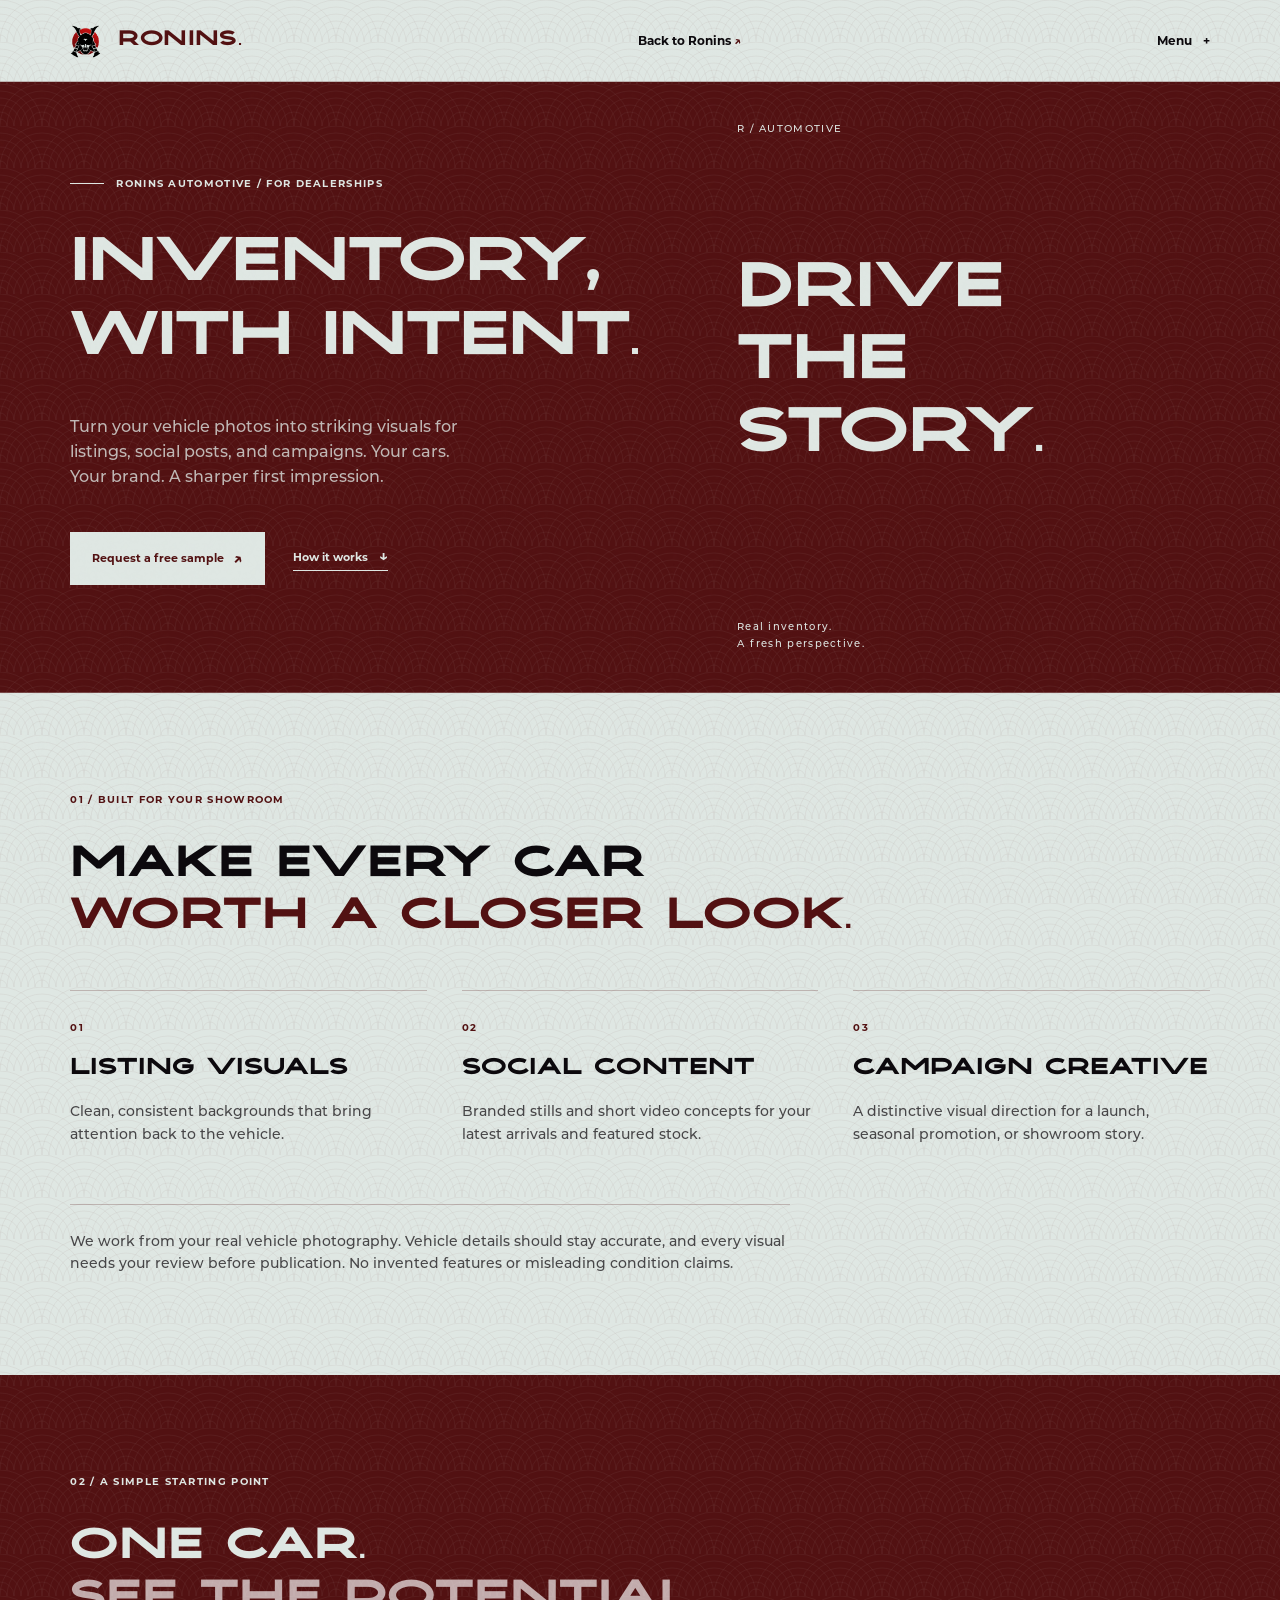
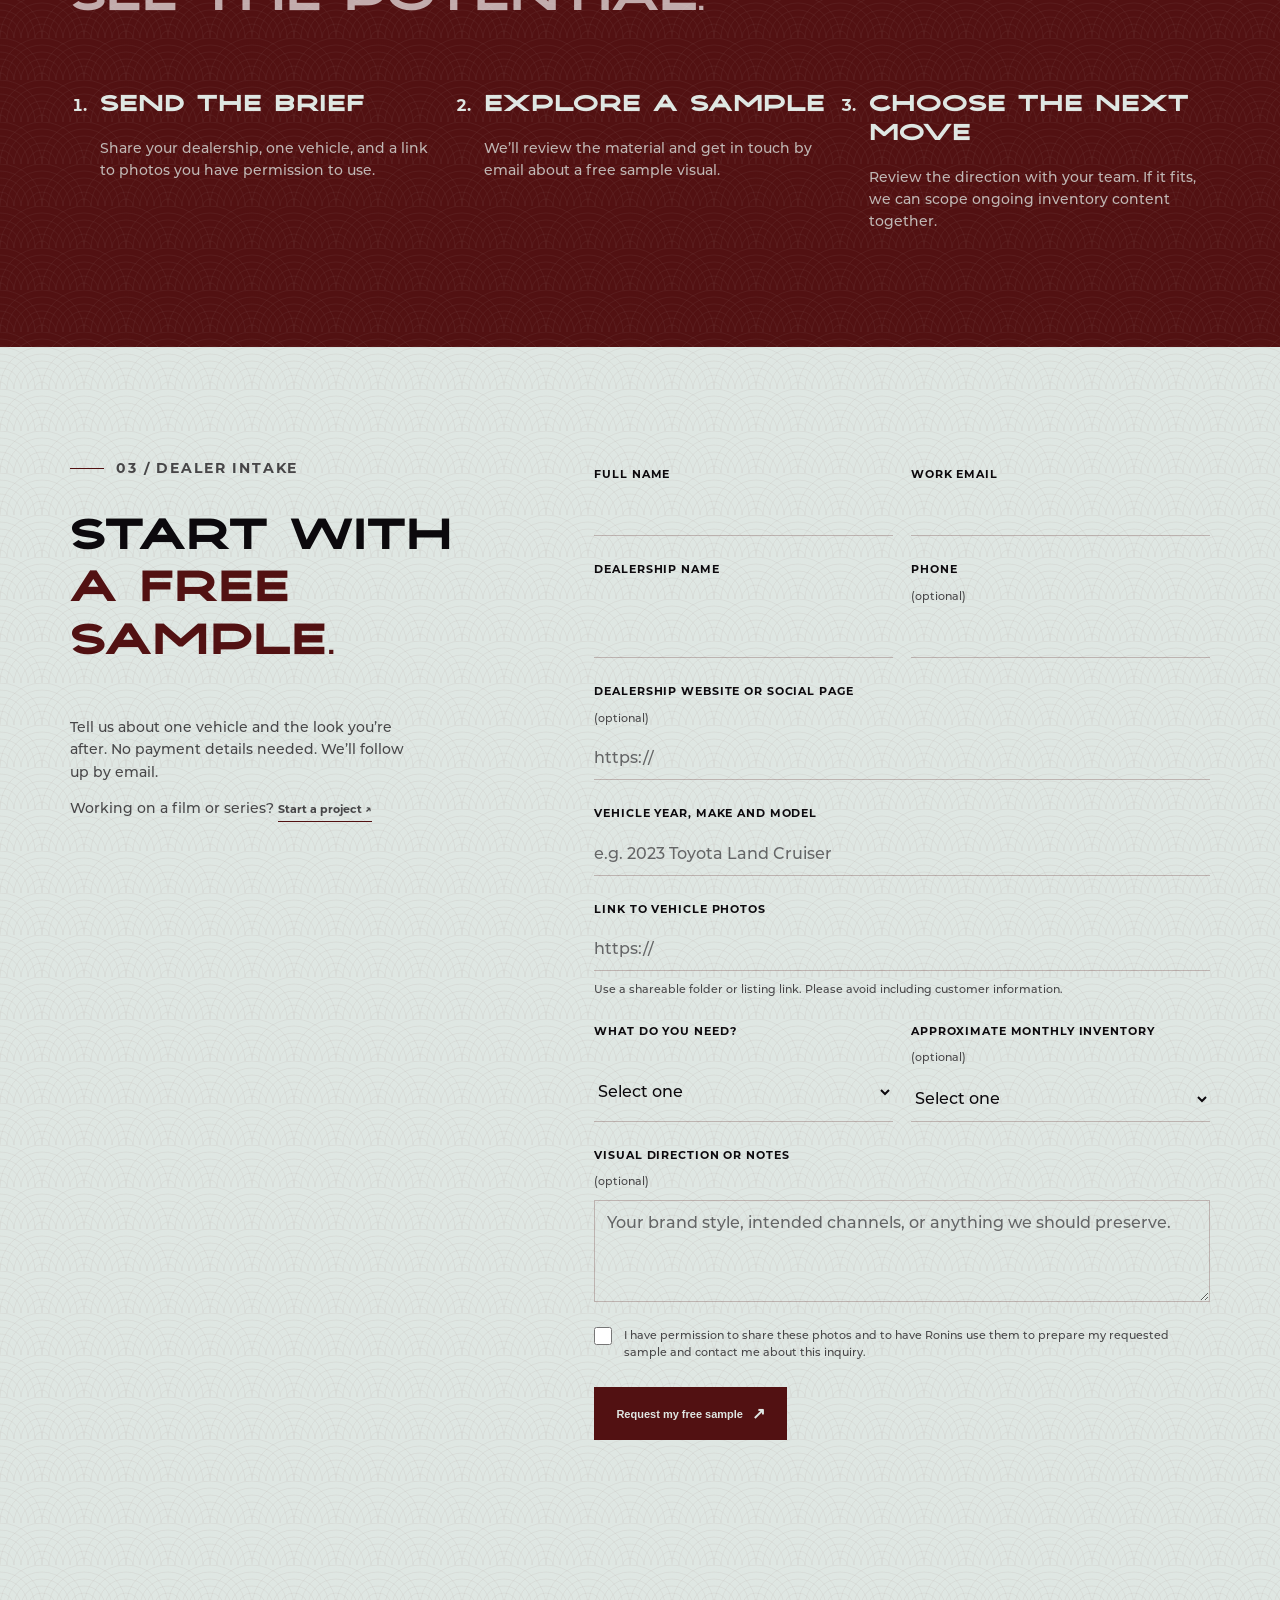
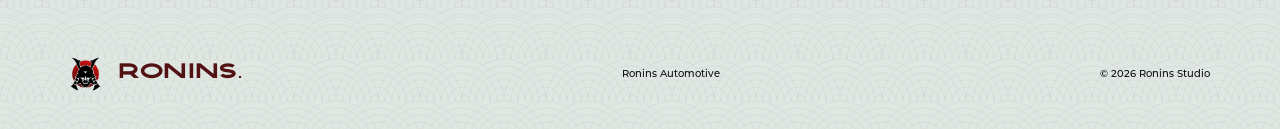
==== commit 37de61ae: "Add accessible mobile industry navigation across Ronins" ====
--- a/automotive.html
+++ b/automotive.html
@@ -13,7 +13,7 @@
 </head>
 <body class="automotive-page">
 <div class="grain" aria-hidden="true"></div>
-<header class="site-header theme-light"><a class="brand" href="index.html" aria-label="Ronins home"><span class="brand-mark" aria-hidden="true"><img src="assets/ronins-mark.png" alt="" width="31" height="31"></span><span>RONINS<span class="brand-dot">.</span></span></a><a class="auto-back" href="index.html#work">Back to Ronins <span aria-hidden="true">↗</span></a></header>
+<header class="site-header theme-light"><a class="brand" href="index.html" aria-label="Ronins home"><span class="brand-mark" aria-hidden="true"><img src="assets/ronins-mark.png" alt="" width="31" height="31"></span><span>RONINS<span class="brand-dot">.</span></span></a><a class="auto-back" href="index.html#work">Back to Ronins <span aria-hidden="true">↗</span></a><details class="site-menu"><summary>Menu <span aria-hidden="true">+</span></summary><nav aria-label="Industry navigation"><a href="index.html">Home</a><a href="automotive.html" aria-current="page">Automotive</a><a href="food-beverage.html">Food &amp; Beverage</a><a href="jewelry.html">Jewelry</a><a href="real-estate.html">Real Estate</a><a href="contact.html">Start a project</a></nav></details></header>
 <main>
 <section class="auto-hero section-pad">
 <div class="auto-hero-copy">
@@ -61,6 +61,7 @@
 </main>
 <footer class="site-footer section-pad theme-light"><a class="brand" href="index.html" aria-label="Ronins home"><span class="brand-mark" aria-hidden="true"><img src="assets/ronins-mark.png" alt="" width="31" height="31"></span><span>RONINS<span class="brand-dot">.</span></span></a><p>Ronins Automotive</p><p>© 2026 Ronins Studio</p></footer>
 <script src="automotive.js"></script>
+<script src="navigation.js"></script>
 </body>
 </html>
 
--- a/brand.css
+++ b/brand.css
@@ -152,3 +152,26 @@
 .theme-light .form-status { color: var(--red-deep); }
 .theme-light .form-status.success { color: #225a39; }
 .theme-light .main-nav a::after, .theme-light .header-link::after { background: var(--red-deep); }
+.site-header { position: relative; z-index: 20; gap: 20px; }
+.site-menu { margin-left: 8px; }
+.site-menu summary { cursor: pointer; list-style: none; font-size: 12px; font-weight: 700; padding: 12px 0 12px 12px; }
+.site-menu summary::-webkit-details-marker { display: none; }
+.site-menu summary span { margin-left: 8px; display: inline-block; }
+.site-menu[open] summary span { transform: rotate(45deg); }
+.site-menu nav {
+  position: absolute; top: calc(100% - 1px); right: 5.5vw;
+  width: min(320px,88vw); display: grid; padding: 14px;
+  color: #dfe7e3; background: #521112;
+  border: 1px solid rgba(223,231,227,.4); box-shadow: 0 12px 24px rgba(12,9,13,.2);
+}
+.site-menu nav a { padding: 14px 12px; font-size: 13px; line-height: 1.4; }
+.theme-light .site-menu nav a:hover, .site-menu nav a:hover,
+.site-menu nav a[aria-current="page"] { color: #dfe7e3; background: rgba(223,231,227,.12); }
+.theme-light .site-menu nav a:focus-visible, .site-menu nav a:focus-visible { outline-color: #dfe7e3; }
+.site-menu summary:focus-visible { outline: 2px solid currentColor; outline-offset: 4px; }
+@media(min-width:801px) { .home-menu { display: none; } }
+@media(max-width:800px) {
+  .site-menu { margin-left: auto; }
+  .site-menu nav { right: 6vw; }
+  .site-header > .auto-back, .site-header > .header-link { display: none; }
+}
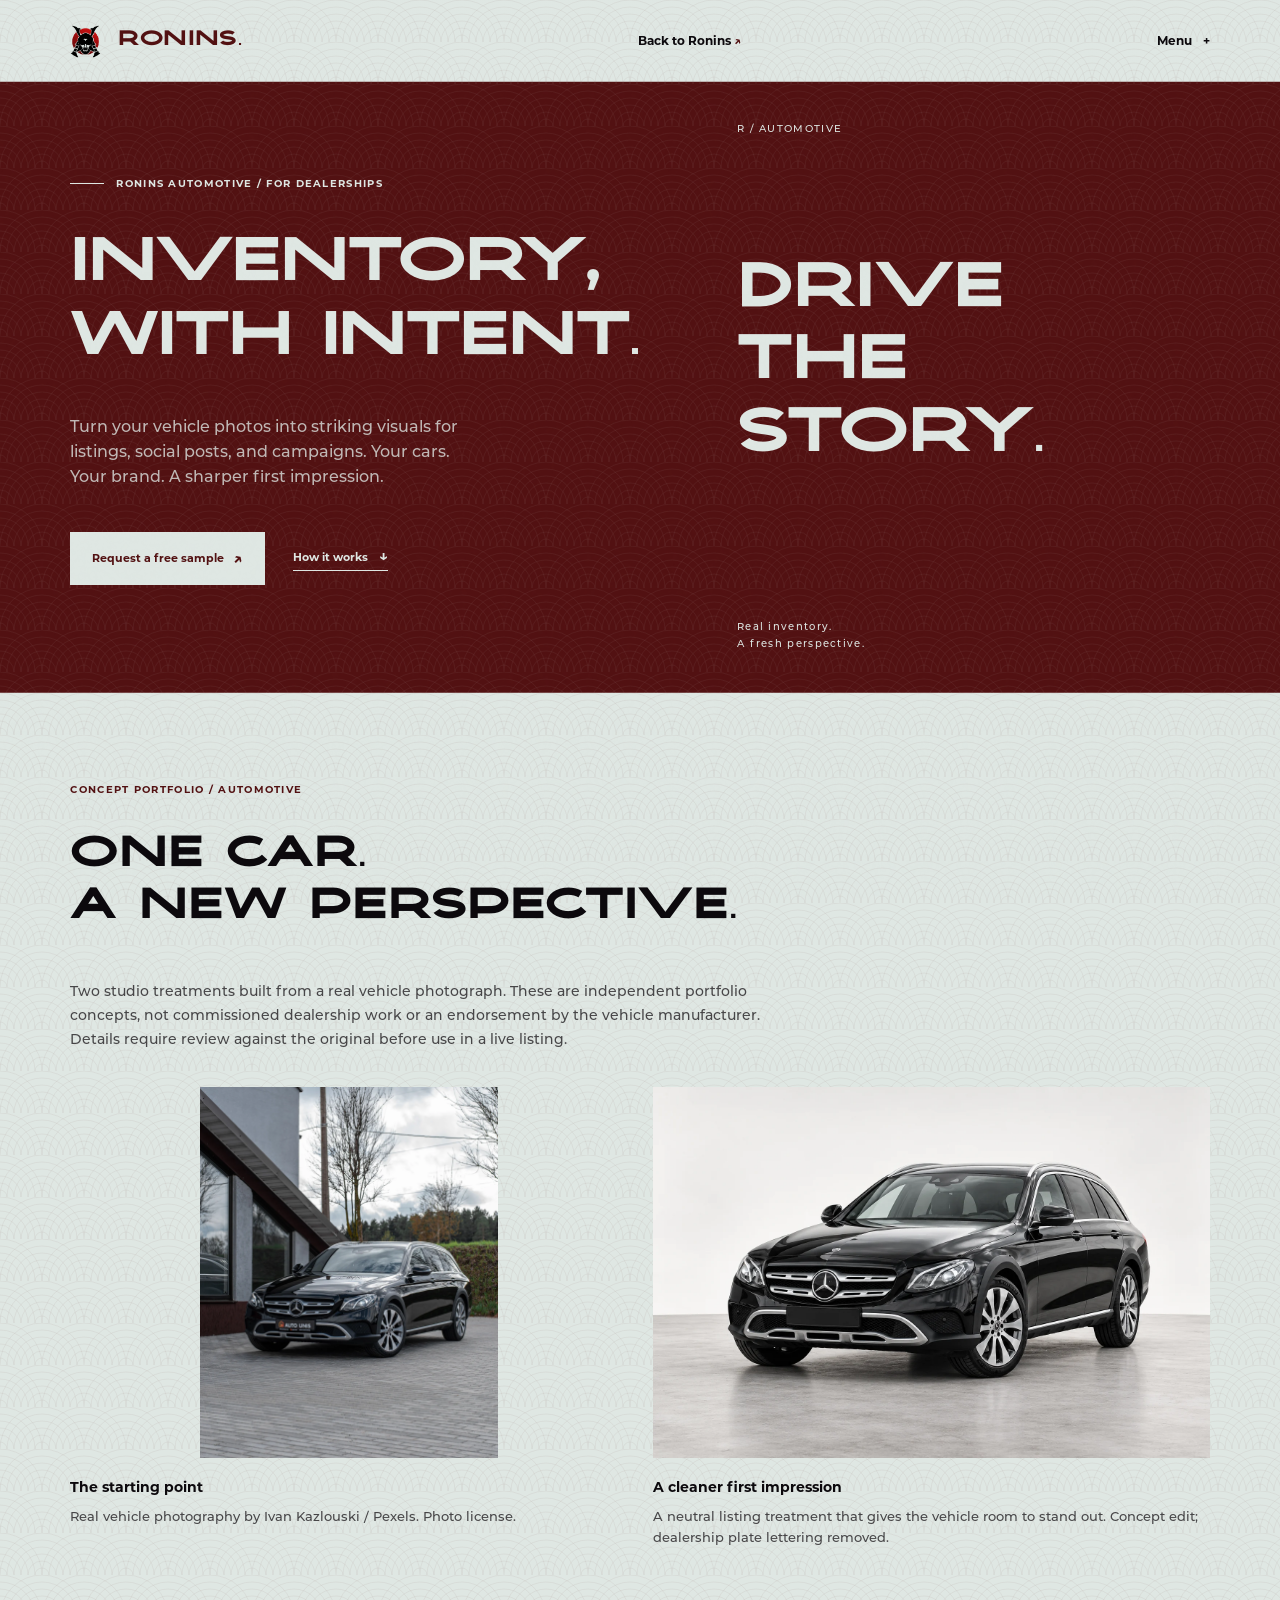
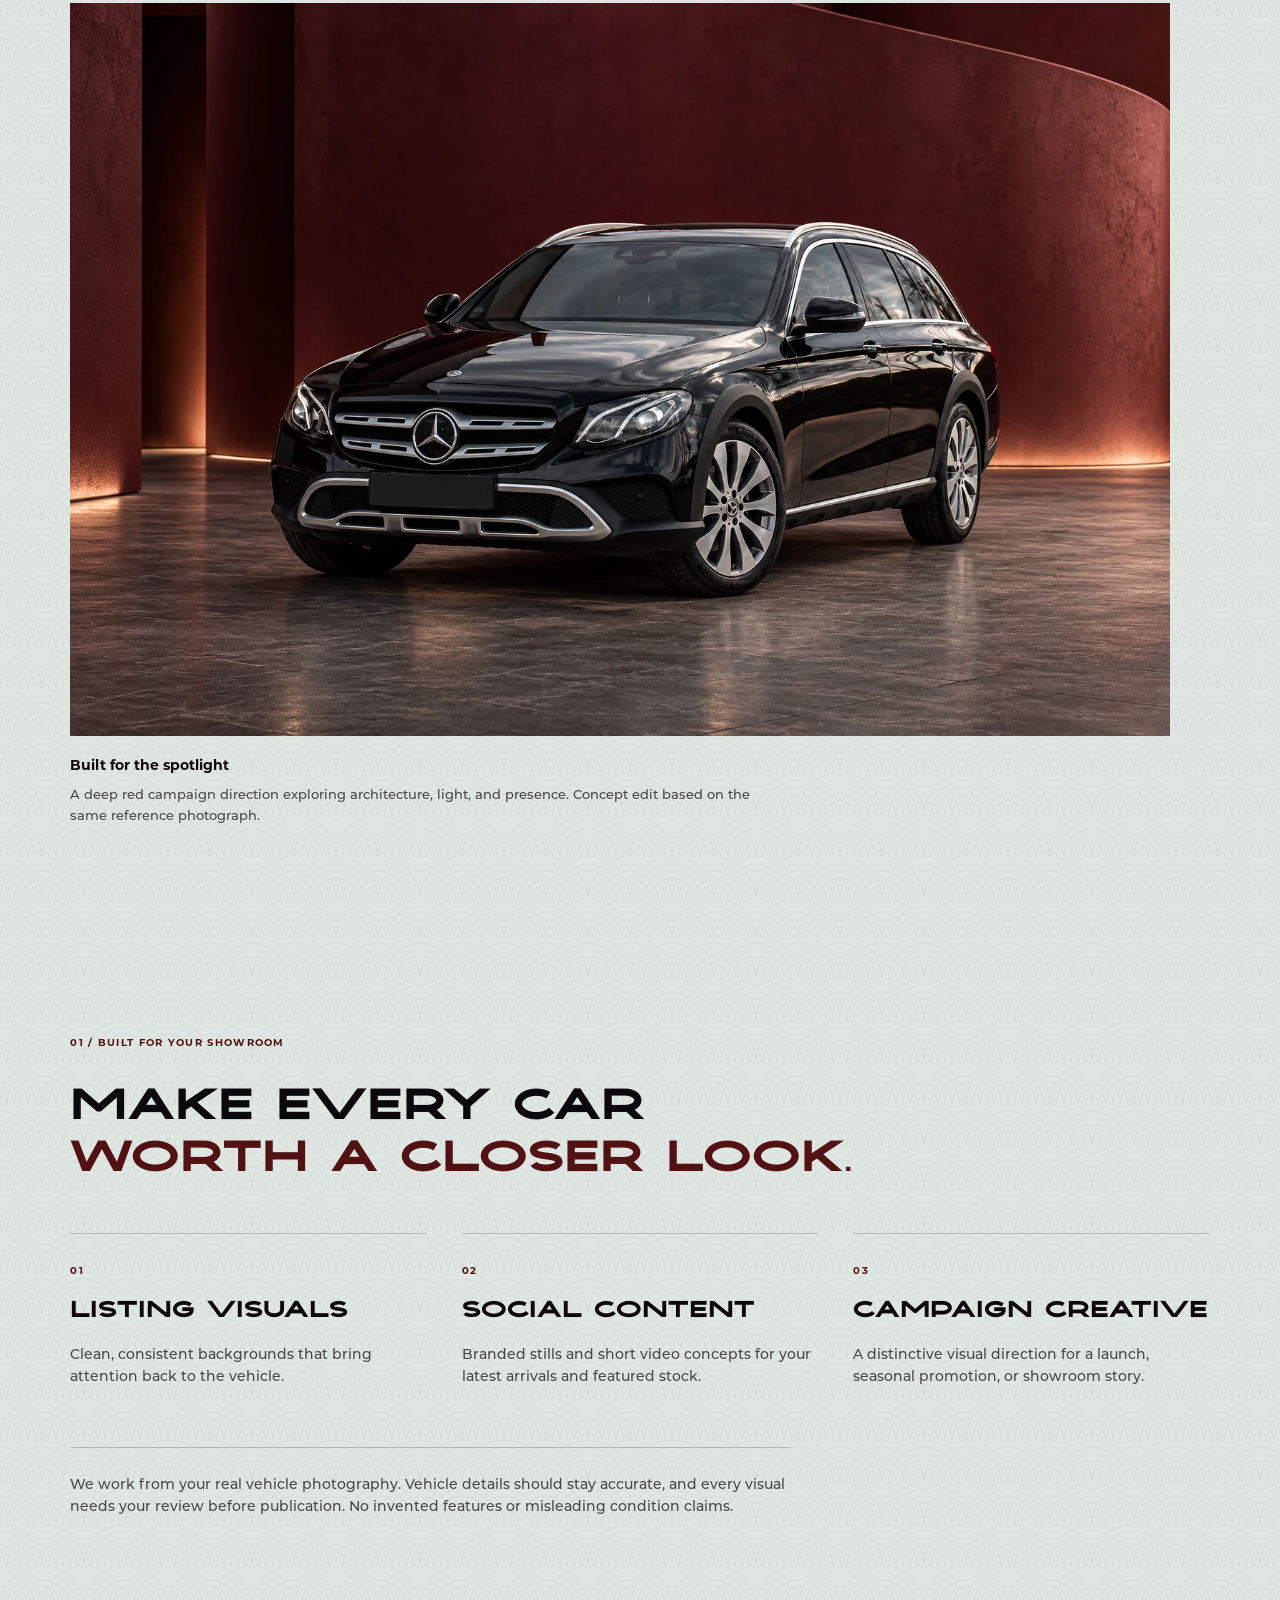
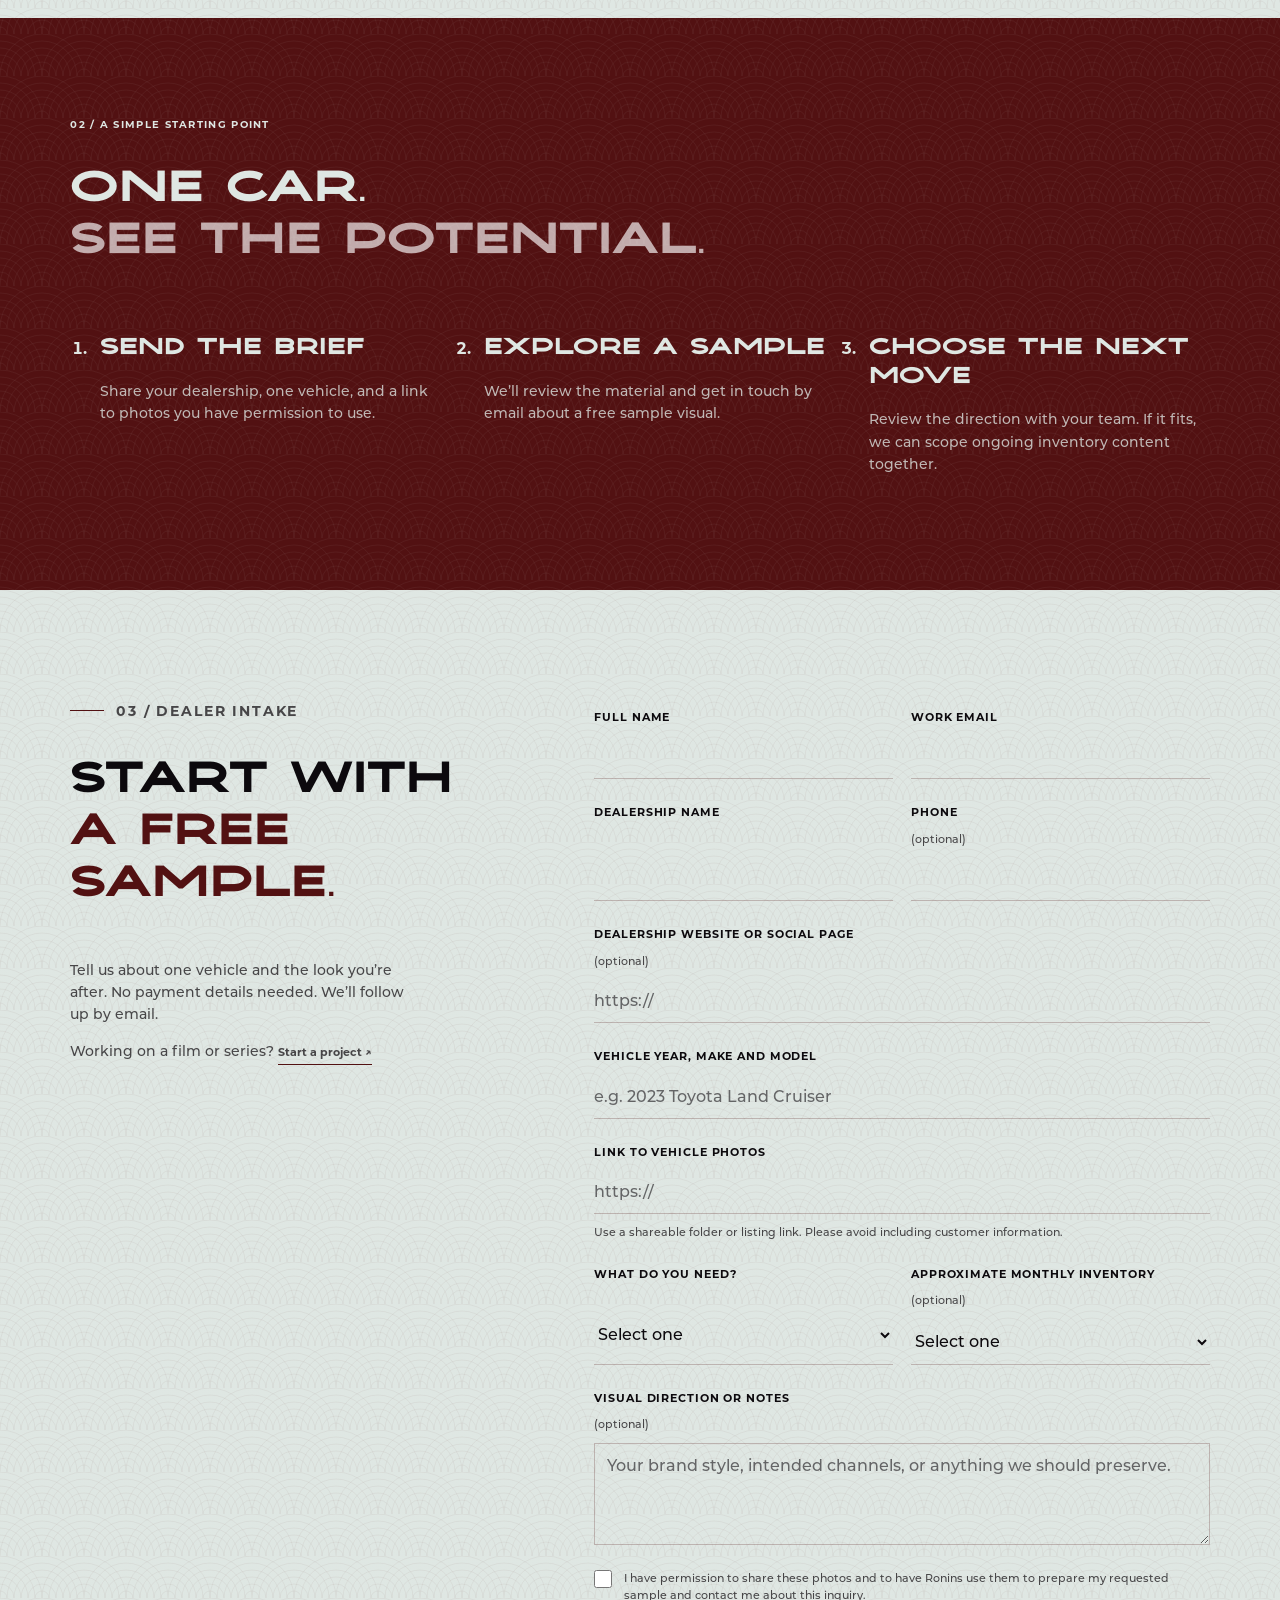
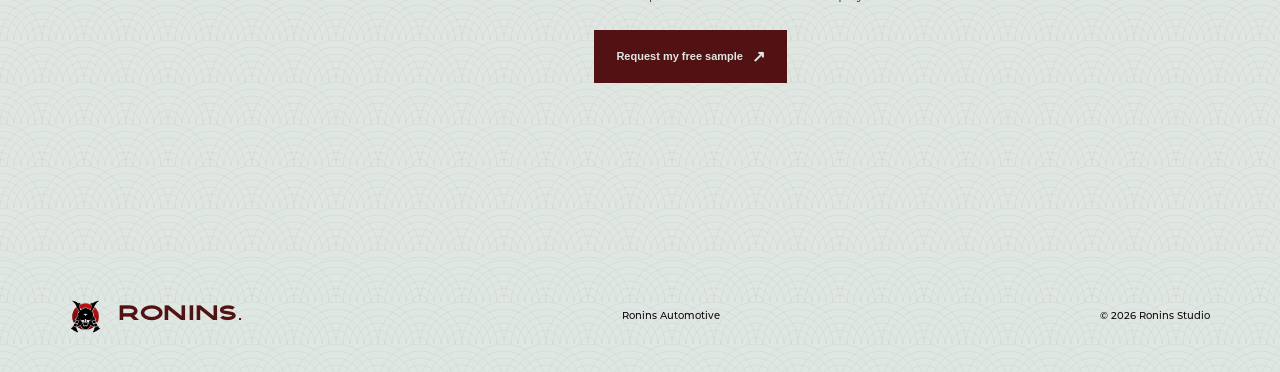
==== commit c6c08c02: "Add reference-based Automotive portfolio with listing and campaign concepts" ====
--- a/automotive.html
+++ b/automotive.html
@@ -23,6 +23,15 @@
 <div class="hero-actions"><a class="button button-red" href="#sample">Request a free sample <span aria-hidden="true">↗</span></a><a class="text-link" href="#process">How it works <span aria-hidden="true">↓</span></a></div>
 </div>
 <div class="auto-art" aria-hidden="true"><p>R / AUTOMOTIVE</p><div class="auto-art-word">DRIVE<br>THE<br><em>STORY.</em></div><p class="auto-art-caption">Real inventory.<br>A fresh perspective.</p></div>
+</section>
+<section class="portfolio section-pad theme-light" aria-labelledby="portfolio-heading">
+<p class="section-kicker">Concept portfolio / Automotive</p><h2 id="portfolio-heading">One car.<br>A new perspective.</h2>
+<p class="portfolio-intro">Two studio treatments built from a real vehicle photograph. These are independent portfolio concepts, not commissioned dealership work or an endorsement by the vehicle manufacturer. Details require review against the original before use in a live listing.</p>
+<div class="portfolio-pair">
+<figure><a class="portfolio-image-link" href="assets/portfolio/automotive-reference.webp" aria-label="View original vehicle photograph full size"><img src="assets/portfolio/automotive-reference.webp" alt="Original photograph of a black Mercedes estate parked outside a building." width="1200" height="1500" loading="lazy" decoding="async" style="object-fit:contain"></a><figcaption><strong>The starting point</strong><span>Real vehicle photography by <a href="https://www.pexels.com/photo/parked-mercedes-benz-car-12152812/">Ivan Kazlouski / Pexels</a>. <a href="https://www.pexels.com/license/">Photo license</a>.</span></figcaption></figure>
+<figure><a class="portfolio-image-link" href="assets/portfolio/automotive-listing.webp" aria-label="View listing concept full size"><img src="assets/portfolio/automotive-listing.webp" alt="Black Mercedes estate in a clean off-white studio, a listing visual concept based on the original photograph." width="1536" height="1024" loading="lazy" decoding="async"></a><figcaption><strong>A cleaner first impression</strong><span>A neutral listing treatment that gives the vehicle room to stand out. Concept edit; dealership plate lettering removed.</span></figcaption></figure>
+</div>
+<figure class="portfolio-feature"><a class="portfolio-image-link" href="assets/portfolio/automotive-campaign.webp" aria-label="View campaign concept full size"><img src="assets/portfolio/automotive-campaign.webp" alt="Black Mercedes estate against a deep burgundy architectural backdrop, an independent campaign concept." width="1536" height="1024" loading="lazy" decoding="async"></a><figcaption><strong>Built for the spotlight</strong><span>A deep red campaign direction exploring architecture, light, and presence. Concept edit based on the same reference photograph.</span></figcaption></figure>
 </section>
 <section class="auto-offer section-pad theme-light">
 <p class="section-kicker">01 / Built for your showroom</p>
@@ -65,3 +74,4 @@
 </body>
 </html>
 
+
--- a/brand.css
+++ b/brand.css
@@ -24,7 +24,7 @@
 .hero .text-link { border-color: var(--white); }
 .hero .text-link span { color: var(--white); }
 .hero h1 { font-size: clamp(38px, 5.7vw, 84px); }
-.industry-logo { width: 80%; max-height: 400px; object-fit: contain; align-self: center; margin: 25px 0; }
+.industry-logo { width: auto; max-width: 80%; height: auto; max-height: 400px; object-fit: contain; align-self: center; margin: 25px 0; }
 .industry-intro { max-width: 620px; font-size: 15px; line-height: 1.7; margin-bottom: 30px; }
 .brand-mark { width: 38px; height: 40px; }
 .hero h1 { font-size: clamp(48px, 6.8vw, 100px); line-height: 1.12; letter-spacing: -.035em; }
@@ -175,3 +175,19 @@
   .site-menu nav { right: 6vw; }
   .site-header > .auto-back, .site-header > .header-link { display: none; }
 }
+.portfolio { padding-top: 90px; padding-bottom: 90px; }
+.portfolio h2 { max-width: 850px; }
+.portfolio-intro { max-width: 740px; color: var(--muted); font-size: 14px; line-height: 1.7; margin-bottom: 35px; }
+.portfolio figure { margin: 0; min-width: 0; }
+.portfolio img { display: block; width: 100%; height: auto; aspect-ratio: 3 / 2; object-fit: cover; }
+.portfolio-feature { max-width: 1100px; }
+.portfolio-gallery { display: grid; grid-template-columns: minmax(0,1fr) minmax(0,1fr); gap: 30px; margin-top: 30px; }
+.portfolio-image-link { display: block; }
+.portfolio-image-link:hover { opacity: .96; }
+.portfolio-image-link:focus-visible { outline: 3px solid var(--red-deep); outline-offset: 5px; }
+@media(max-width:800px) { .portfolio-gallery { grid-template-columns: 1fr; gap: 22px; } }
+.portfolio-pair { display: grid; grid-template-columns: minmax(0,1fr) minmax(0,1fr); gap: 25px; margin-bottom: 35px; }
+.portfolio figcaption { padding: 20px 0; display: grid; gap: 10px; }
+.portfolio figcaption strong { font-size: 14px; }
+.portfolio figcaption span { font-size: 13px; line-height: 1.6; color: var(--muted); max-width: 700px; }
+@media(max-width:800px) { .portfolio { padding-top: 60px; padding-bottom: 60px; } .portfolio-pair { grid-template-columns: 1fr; } }
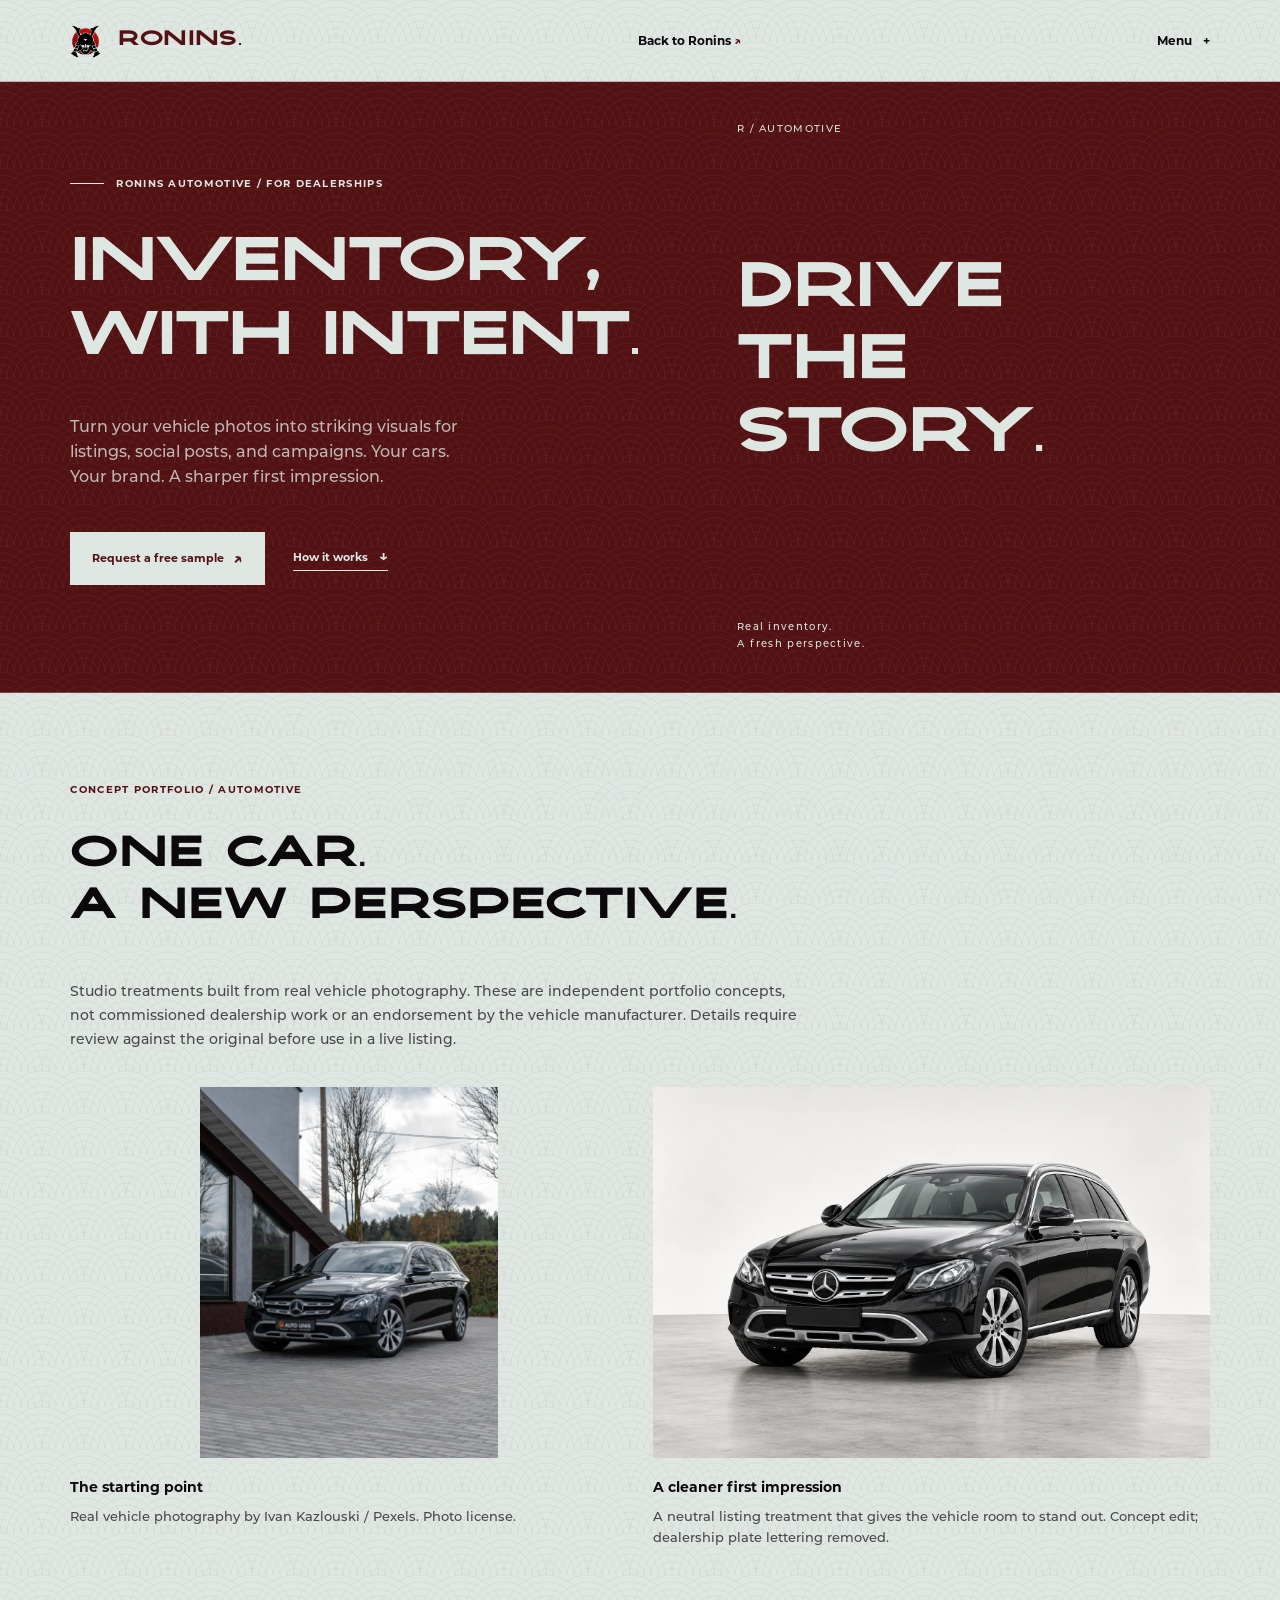
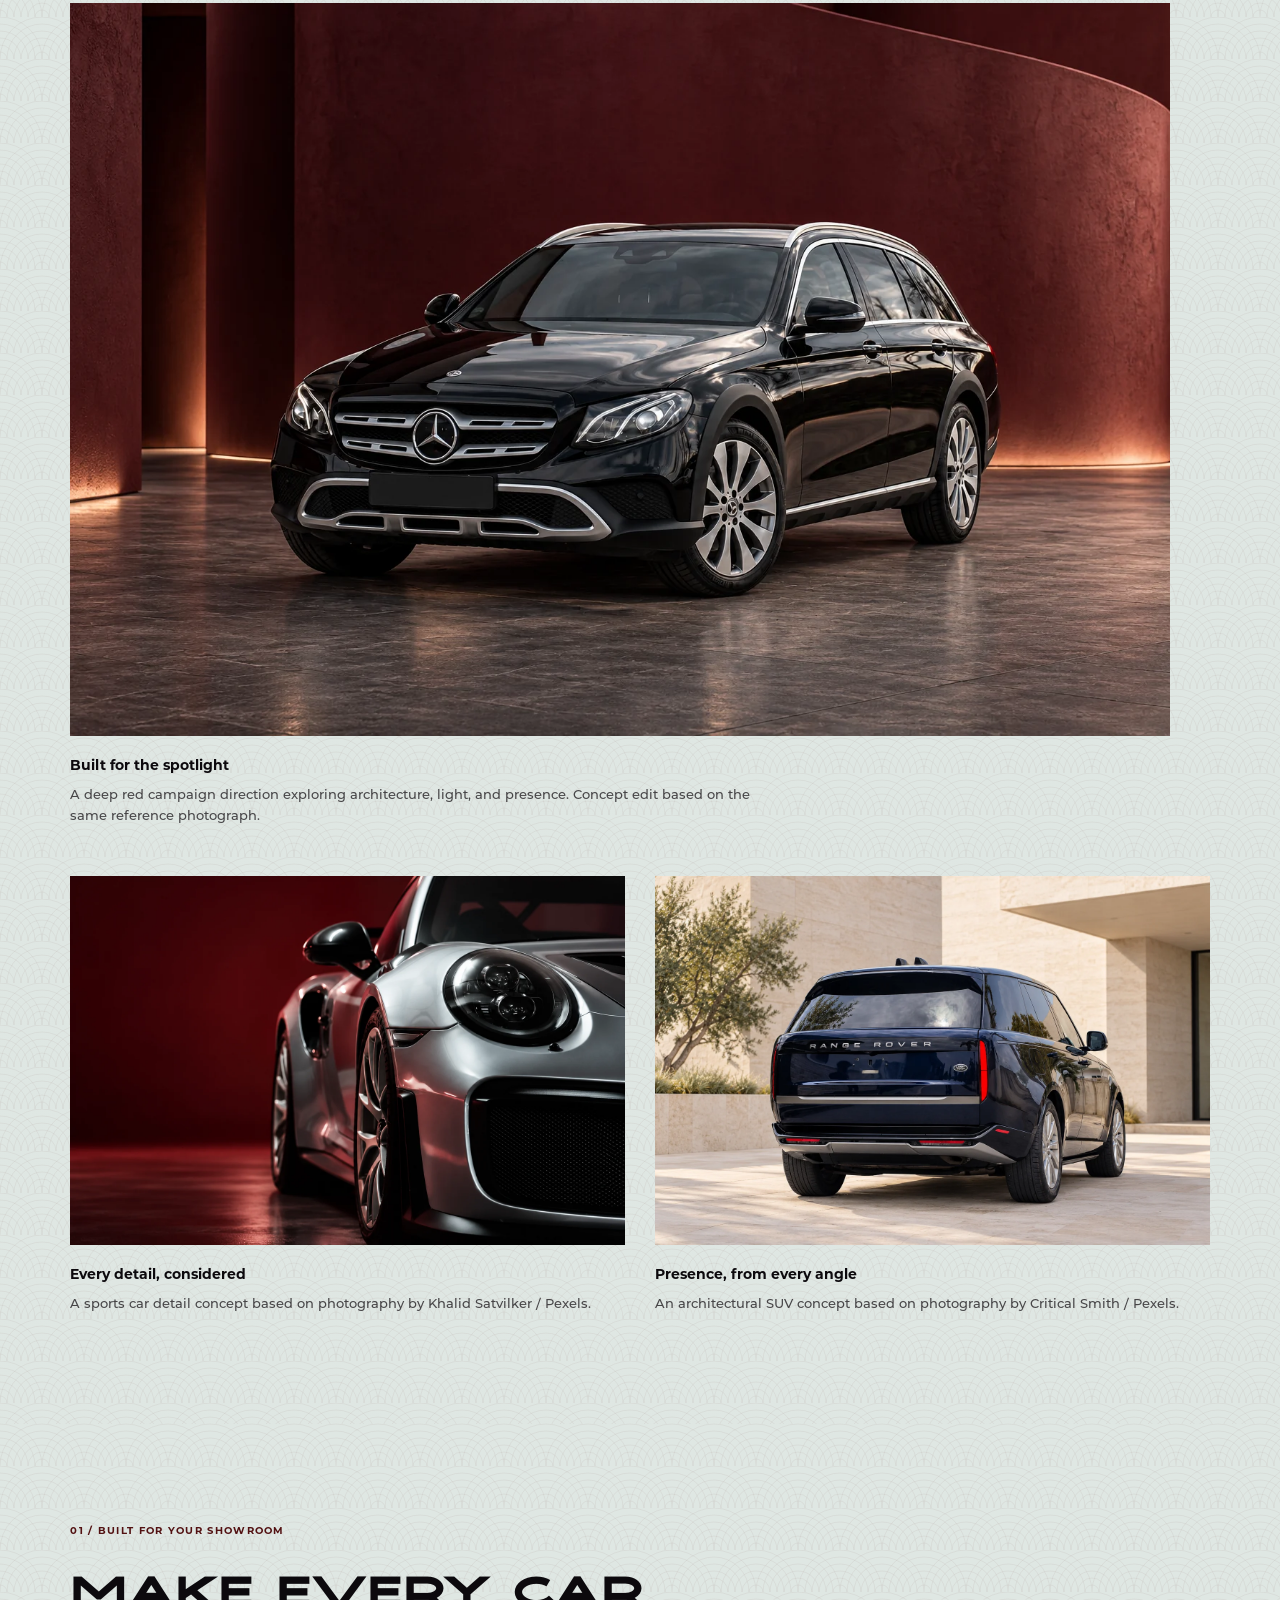
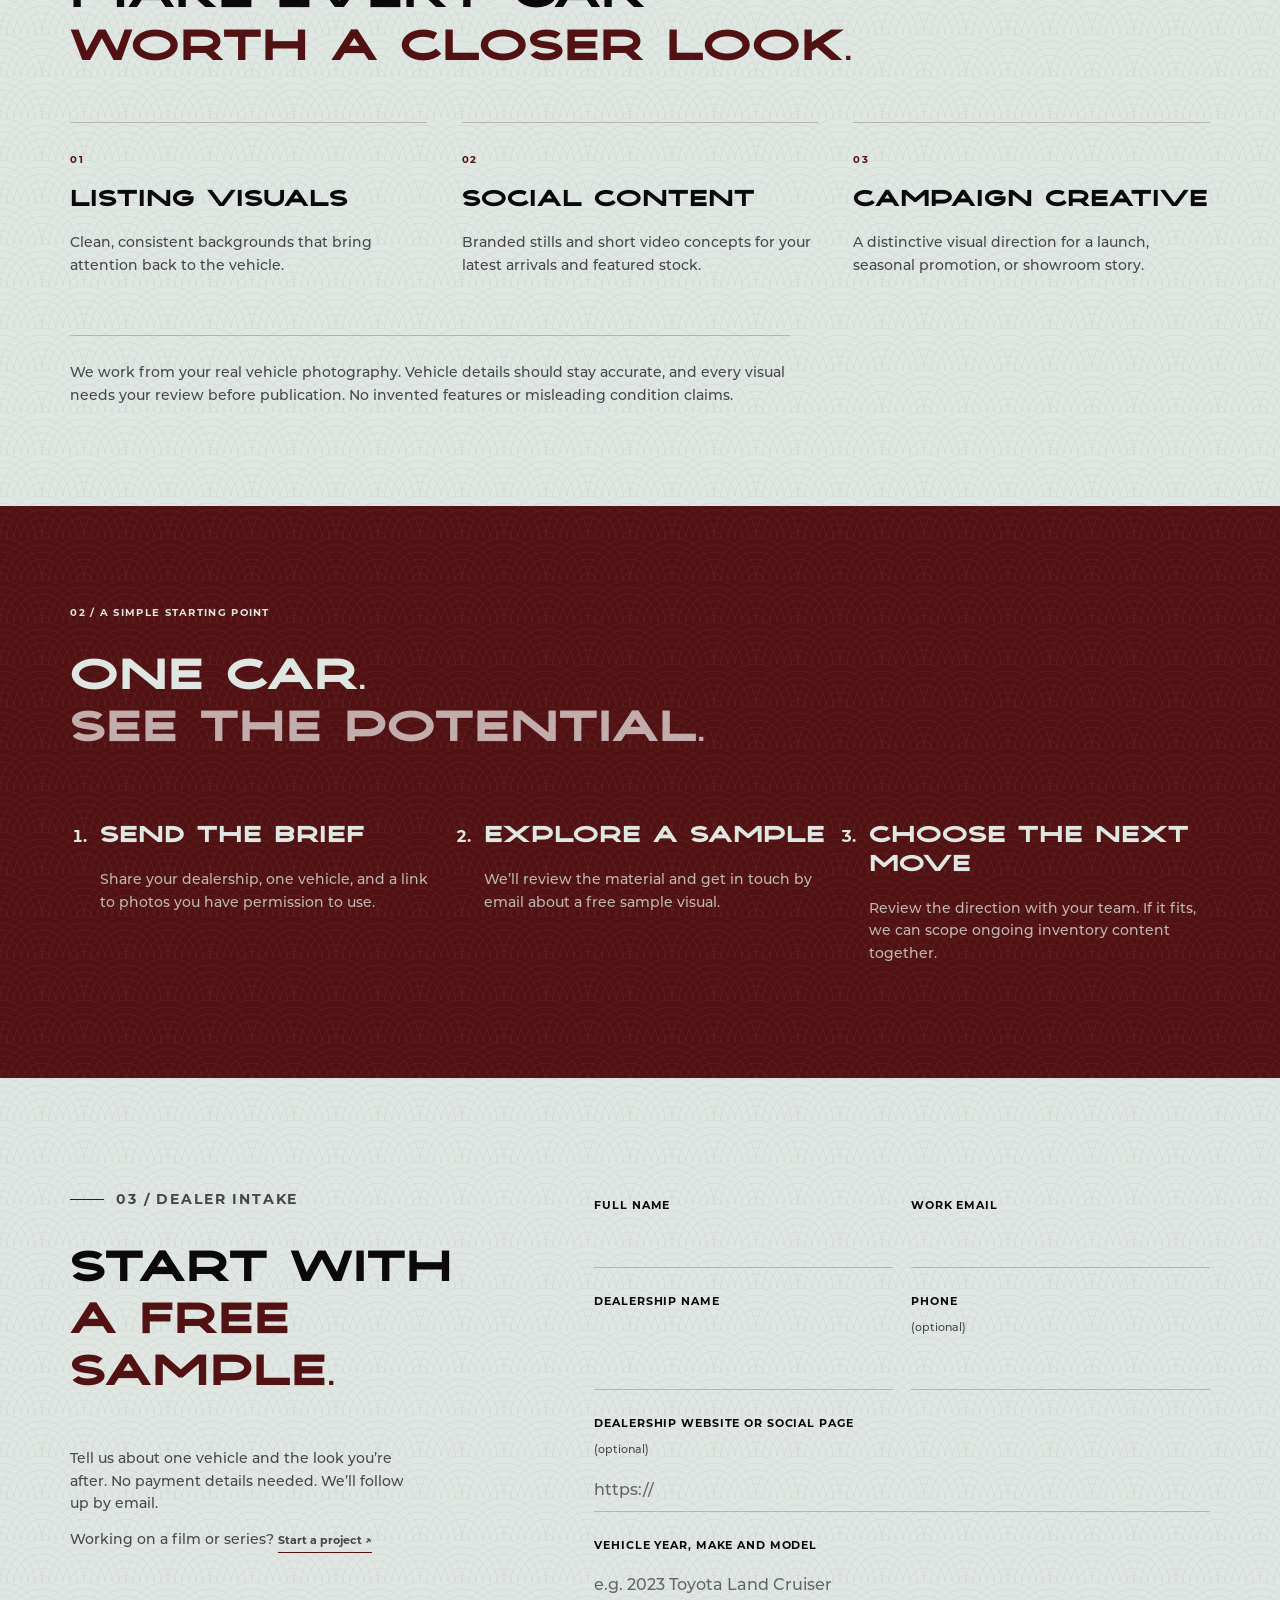
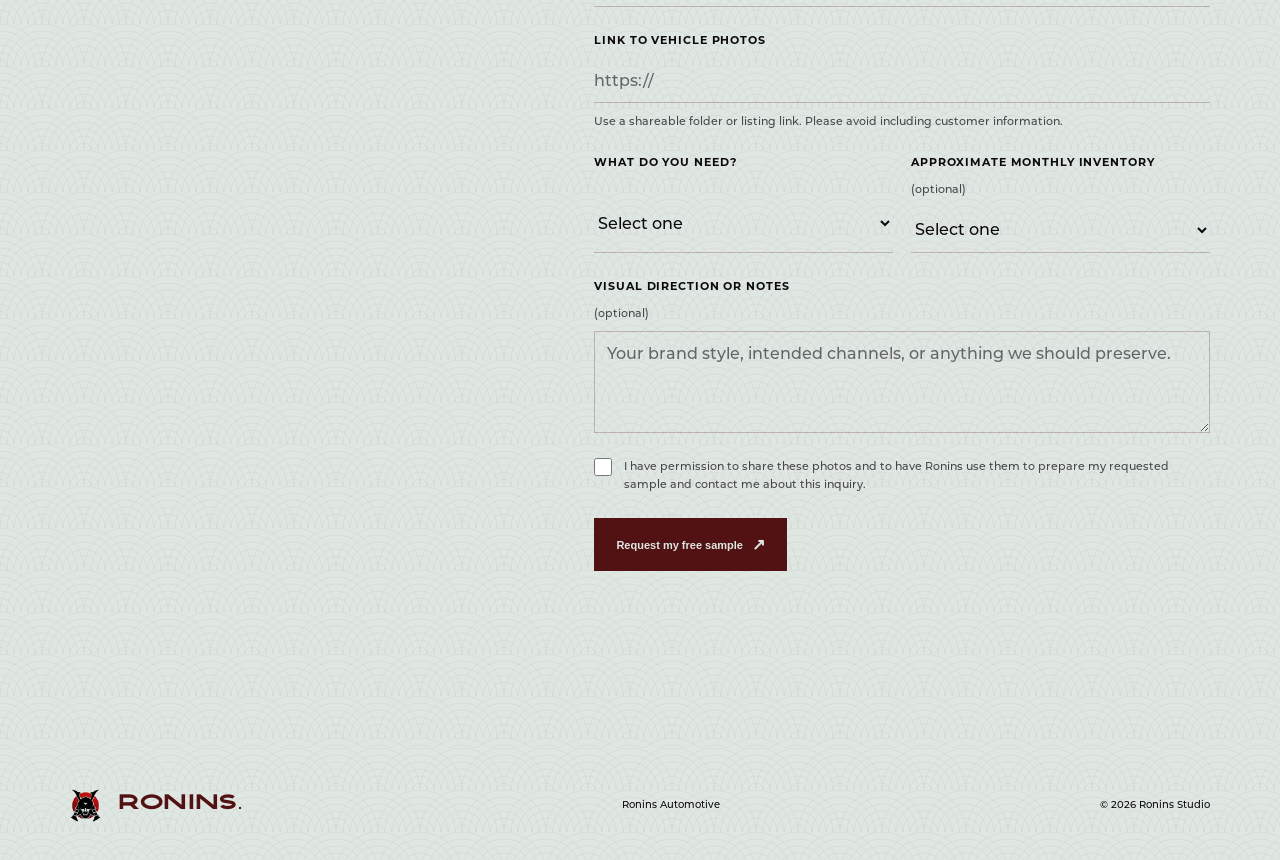
==== commit 25a0b798: "Expand Automotive portfolio with Porsche detail and Range Rover concepts" ====
--- a/automotive.html
+++ b/automotive.html
@@ -26,13 +26,13 @@
 </section>
 <section class="portfolio section-pad theme-light" aria-labelledby="portfolio-heading">
 <p class="section-kicker">Concept portfolio / Automotive</p><h2 id="portfolio-heading">One car.<br>A new perspective.</h2>
-<p class="portfolio-intro">Two studio treatments built from a real vehicle photograph. These are independent portfolio concepts, not commissioned dealership work or an endorsement by the vehicle manufacturer. Details require review against the original before use in a live listing.</p>
+<p class="portfolio-intro">Studio treatments built from real vehicle photography. These are independent portfolio concepts, not commissioned dealership work or an endorsement by the vehicle manufacturer. Details require review against the original before use in a live listing.</p>
 <div class="portfolio-pair">
 <figure><a class="portfolio-image-link" href="assets/portfolio/automotive-reference.webp" aria-label="View original vehicle photograph full size"><img src="assets/portfolio/automotive-reference.webp" alt="Original photograph of a black Mercedes estate parked outside a building." width="1200" height="1500" loading="lazy" decoding="async" style="object-fit:contain"></a><figcaption><strong>The starting point</strong><span>Real vehicle photography by <a href="https://www.pexels.com/photo/parked-mercedes-benz-car-12152812/">Ivan Kazlouski / Pexels</a>. <a href="https://www.pexels.com/license/">Photo license</a>.</span></figcaption></figure>
 <figure><a class="portfolio-image-link" href="assets/portfolio/automotive-listing.webp" aria-label="View listing concept full size"><img src="assets/portfolio/automotive-listing.webp" alt="Black Mercedes estate in a clean off-white studio, a listing visual concept based on the original photograph." width="1536" height="1024" loading="lazy" decoding="async"></a><figcaption><strong>A cleaner first impression</strong><span>A neutral listing treatment that gives the vehicle room to stand out. Concept edit; dealership plate lettering removed.</span></figcaption></figure>
 </div>
 <figure class="portfolio-feature"><a class="portfolio-image-link" href="assets/portfolio/automotive-campaign.webp" aria-label="View campaign concept full size"><img src="assets/portfolio/automotive-campaign.webp" alt="Black Mercedes estate against a deep burgundy architectural backdrop, an independent campaign concept." width="1536" height="1024" loading="lazy" decoding="async"></a><figcaption><strong>Built for the spotlight</strong><span>A deep red campaign direction exploring architecture, light, and presence. Concept edit based on the same reference photograph.</span></figcaption></figure>
-</section>
+<div class="portfolio-gallery"><figure><a class="portfolio-image-link" href="assets/portfolio/automotive-porsche.webp" aria-label="View Porsche detail concept full size"><img src="assets/portfolio/automotive-porsche.webp" alt="Silver Porsche headlight and front quarter against a deep burgundy studio backdrop." width="1536" height="1024" loading="lazy" decoding="async"></a><figcaption><strong>Every detail, considered</strong><span>A sports car detail concept based on <a href="https://www.pexels.com/photo/black-and-silver-porsche-911-6166025/">photography by Khalid Satvilker / Pexels</a>.</span></figcaption></figure><figure><a class="portfolio-image-link" href="assets/portfolio/automotive-rover.webp" aria-label="View Range Rover concept full size"><img src="assets/portfolio/automotive-rover.webp" alt="Dark navy Range Rover rear three-quarter view in a pale limestone architectural setting." width="1536" height="1024" loading="lazy" decoding="async"></a><figcaption><strong>Presence, from every angle</strong><span>An architectural SUV concept based on <a href="https://www.pexels.com/photo/sleek-range-rover-suv-on-urban-street-36646945/">photography by Critical Smith / Pexels</a>.</span></figcaption></figure></div></section>
 <section class="auto-offer section-pad theme-light">
 <p class="section-kicker">01 / Built for your showroom</p>
 <h2>Make every car<br><em>worth a closer look.</em></h2>
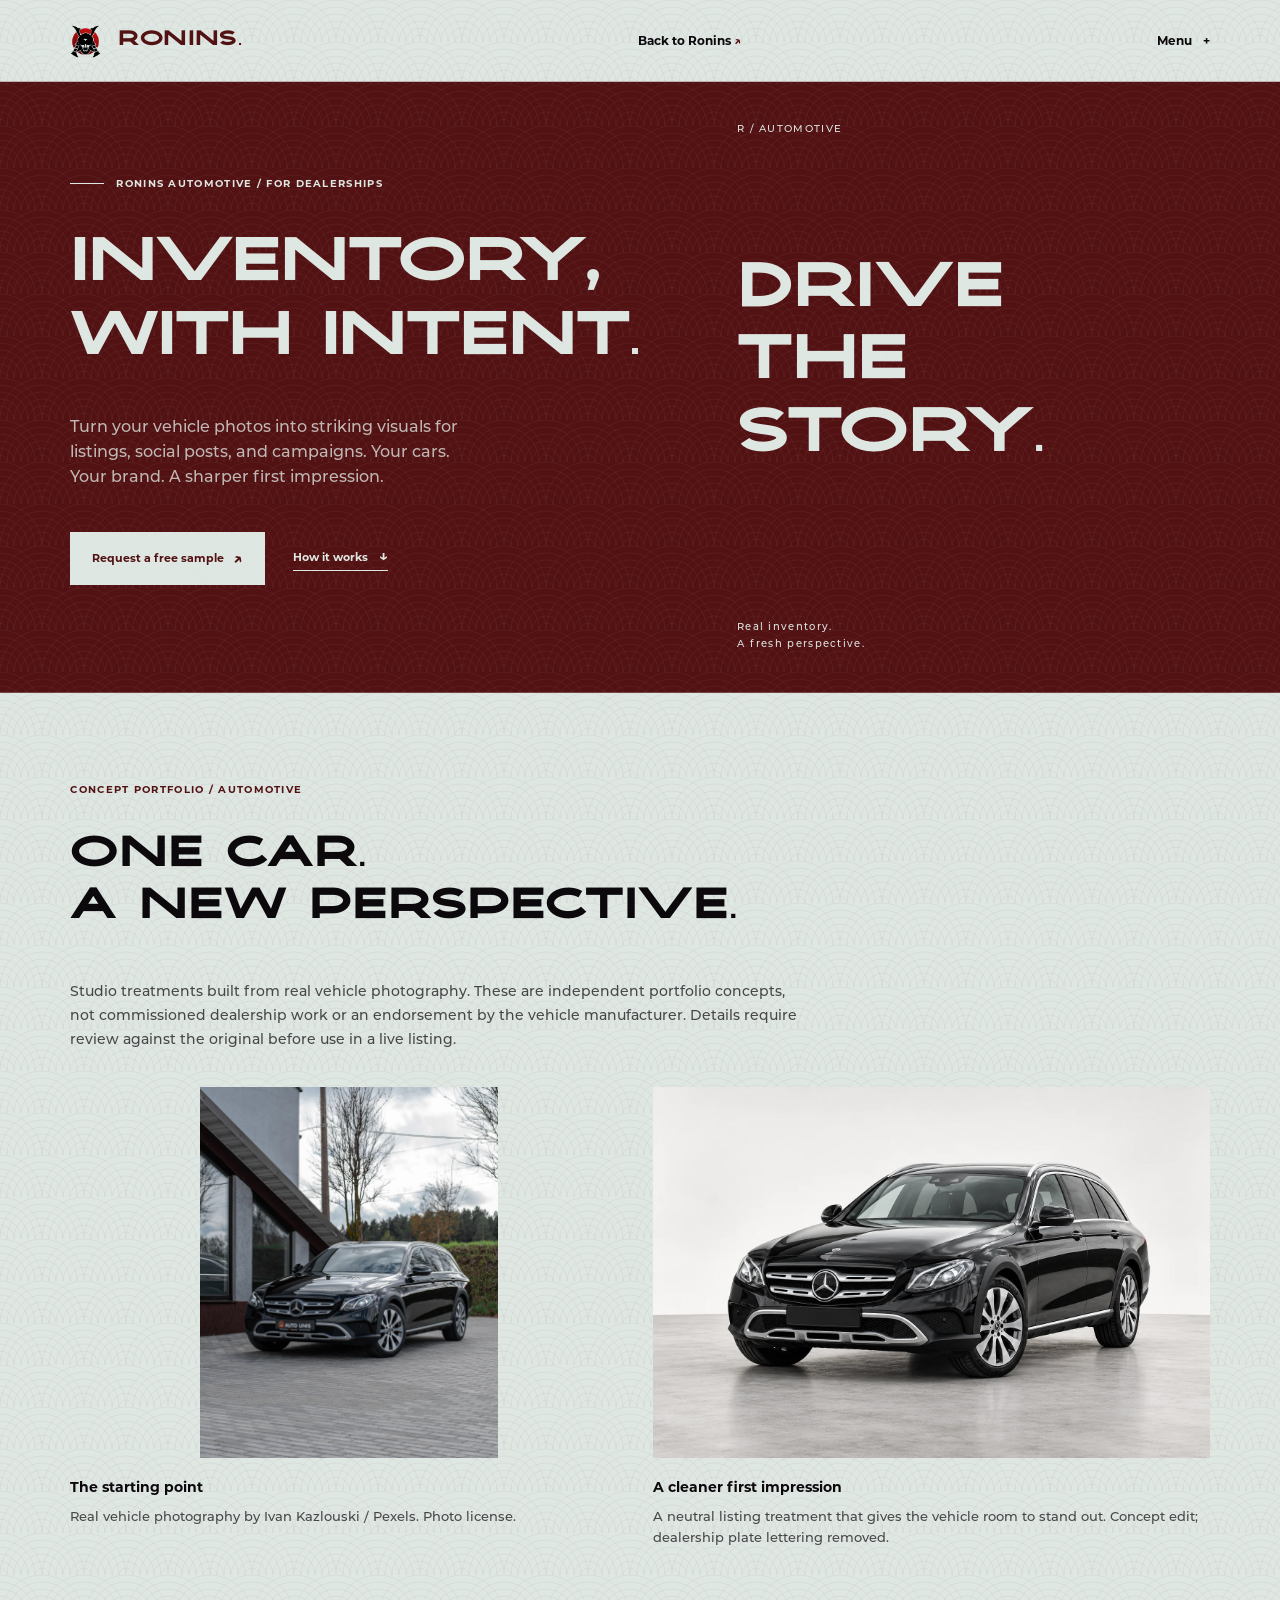
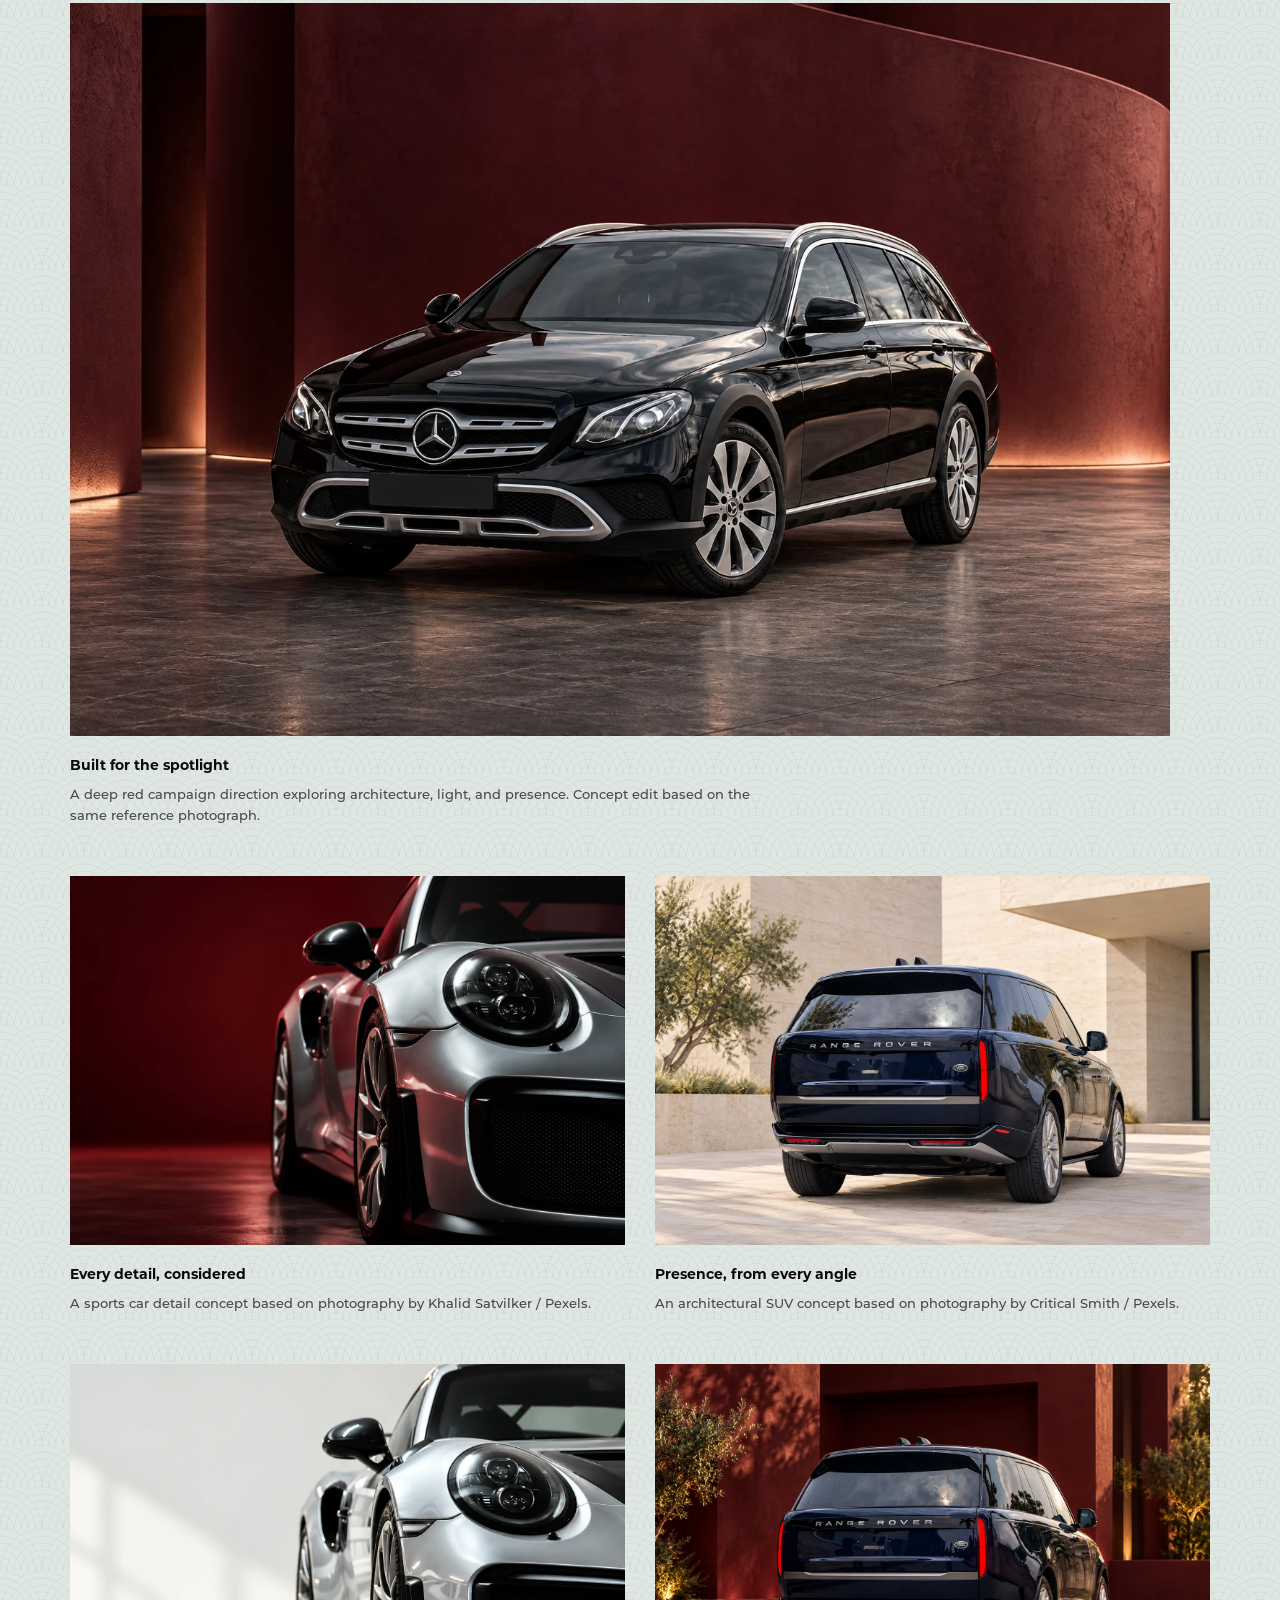
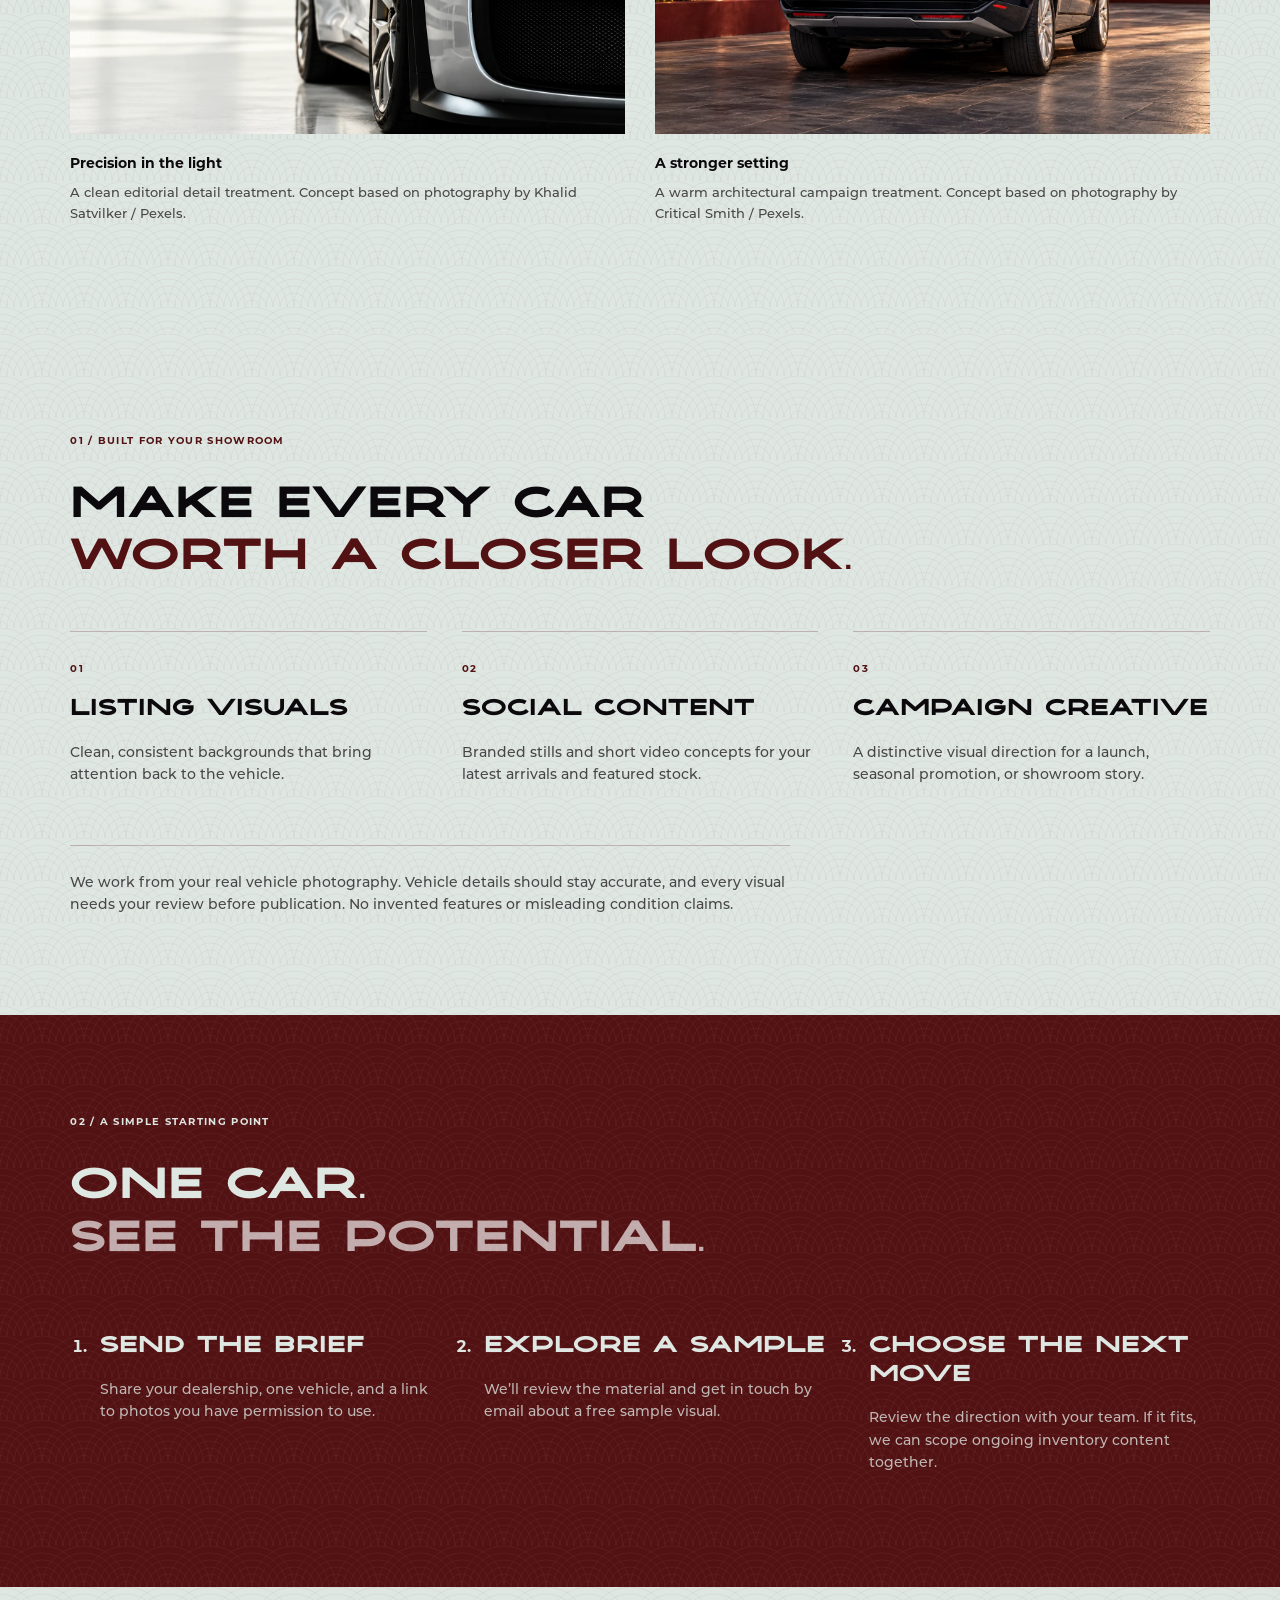
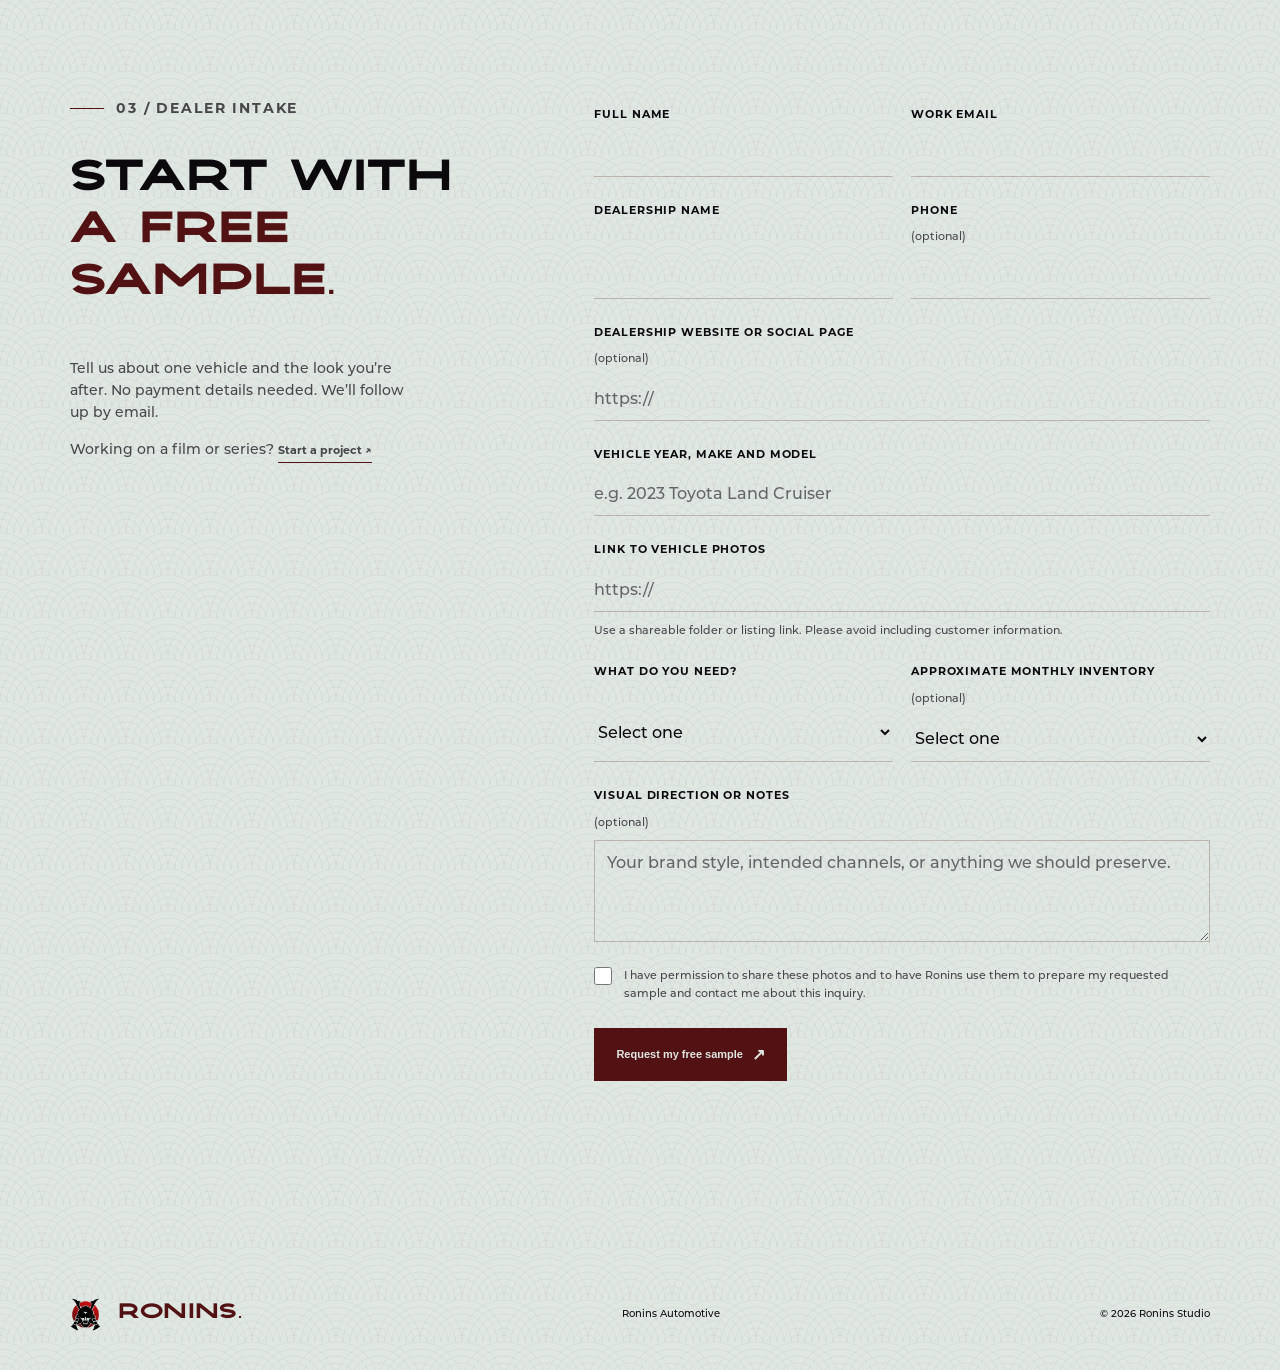
==== commit f3bf8430: "Add light Porsche and burgundy Range Rover portfolio treatments" ====
--- a/automotive.html
+++ b/automotive.html
@@ -32,7 +32,7 @@
 <figure><a class="portfolio-image-link" href="assets/portfolio/automotive-listing.webp" aria-label="View listing concept full size"><img src="assets/portfolio/automotive-listing.webp" alt="Black Mercedes estate in a clean off-white studio, a listing visual concept based on the original photograph." width="1536" height="1024" loading="lazy" decoding="async"></a><figcaption><strong>A cleaner first impression</strong><span>A neutral listing treatment that gives the vehicle room to stand out. Concept edit; dealership plate lettering removed.</span></figcaption></figure>
 </div>
 <figure class="portfolio-feature"><a class="portfolio-image-link" href="assets/portfolio/automotive-campaign.webp" aria-label="View campaign concept full size"><img src="assets/portfolio/automotive-campaign.webp" alt="Black Mercedes estate against a deep burgundy architectural backdrop, an independent campaign concept." width="1536" height="1024" loading="lazy" decoding="async"></a><figcaption><strong>Built for the spotlight</strong><span>A deep red campaign direction exploring architecture, light, and presence. Concept edit based on the same reference photograph.</span></figcaption></figure>
-<div class="portfolio-gallery"><figure><a class="portfolio-image-link" href="assets/portfolio/automotive-porsche.webp" aria-label="View Porsche detail concept full size"><img src="assets/portfolio/automotive-porsche.webp" alt="Silver Porsche headlight and front quarter against a deep burgundy studio backdrop." width="1536" height="1024" loading="lazy" decoding="async"></a><figcaption><strong>Every detail, considered</strong><span>A sports car detail concept based on <a href="https://www.pexels.com/photo/black-and-silver-porsche-911-6166025/">photography by Khalid Satvilker / Pexels</a>.</span></figcaption></figure><figure><a class="portfolio-image-link" href="assets/portfolio/automotive-rover.webp" aria-label="View Range Rover concept full size"><img src="assets/portfolio/automotive-rover.webp" alt="Dark navy Range Rover rear three-quarter view in a pale limestone architectural setting." width="1536" height="1024" loading="lazy" decoding="async"></a><figcaption><strong>Presence, from every angle</strong><span>An architectural SUV concept based on <a href="https://www.pexels.com/photo/sleek-range-rover-suv-on-urban-street-36646945/">photography by Critical Smith / Pexels</a>.</span></figcaption></figure></div></section>
+<div class="portfolio-gallery"><figure><a class="portfolio-image-link" href="assets/portfolio/automotive-porsche.webp" aria-label="View Porsche detail concept full size"><img src="assets/portfolio/automotive-porsche.webp" alt="Silver Porsche headlight and front quarter against a deep burgundy studio backdrop." width="1536" height="1024" loading="lazy" decoding="async"></a><figcaption><strong>Every detail, considered</strong><span>A sports car detail concept based on <a href="https://www.pexels.com/photo/black-and-silver-porsche-911-6166025/">photography by Khalid Satvilker / Pexels</a>.</span></figcaption></figure><figure><a class="portfolio-image-link" href="assets/portfolio/automotive-rover.webp" aria-label="View Range Rover concept full size"><img src="assets/portfolio/automotive-rover.webp" alt="Dark navy Range Rover rear three-quarter view in a pale limestone architectural setting." width="1536" height="1024" loading="lazy" decoding="async"></a><figcaption><strong>Presence, from every angle</strong><span>An architectural SUV concept based on <a href="https://www.pexels.com/photo/sleek-range-rover-suv-on-urban-street-36646945/">photography by Critical Smith / Pexels</a>.</span></figcaption></figure></div><div class="portfolio-gallery"><figure><a class="portfolio-image-link" href="assets/portfolio/automotive-porsche-light.webp" aria-label="View Precision in the light full size"><img src="assets/portfolio/automotive-porsche-light.webp" alt="Silver Porsche front-quarter detail in an off-white studio." width="1536" height="1024" loading="lazy" decoding="async"></a><figcaption><strong>Precision in the light</strong><span>A clean editorial detail treatment. Concept based on <a href="https://www.pexels.com/photo/black-and-silver-porsche-911-6166025/">photography by Khalid Satvilker / Pexels</a>.</span></figcaption></figure><figure><a class="portfolio-image-link" href="assets/portfolio/automotive-rover-red.webp" aria-label="View A stronger setting full size"><img src="assets/portfolio/automotive-rover-red.webp" alt="Navy Range Rover in a deep red architectural courtyard." width="1536" height="1024" loading="lazy" decoding="async"></a><figcaption><strong>A stronger setting</strong><span>A warm architectural campaign treatment. Concept based on <a href="https://www.pexels.com/photo/sleek-range-rover-suv-on-urban-street-36646945/">photography by Critical Smith / Pexels</a>.</span></figcaption></figure></div></section>
 <section class="auto-offer section-pad theme-light">
 <p class="section-kicker">01 / Built for your showroom</p>
 <h2>Make every car<br><em>worth a closer look.</em></h2>
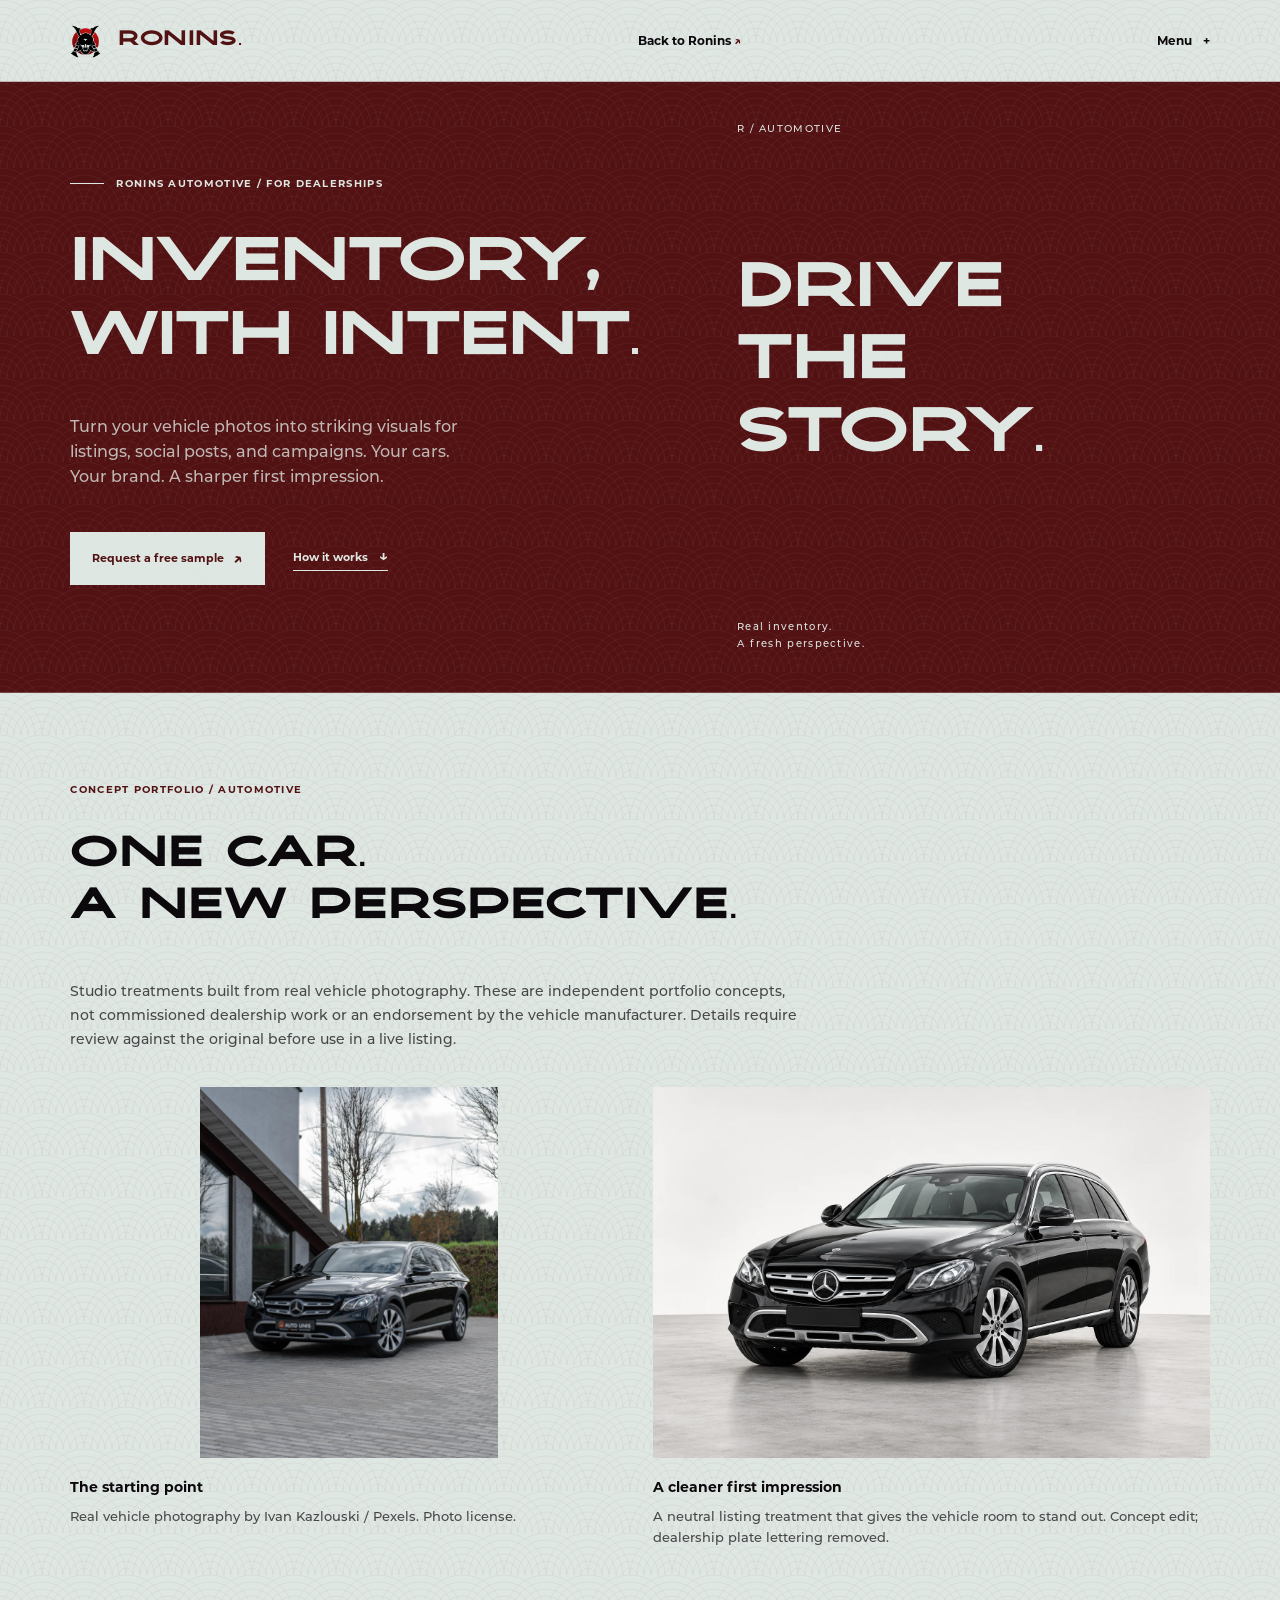
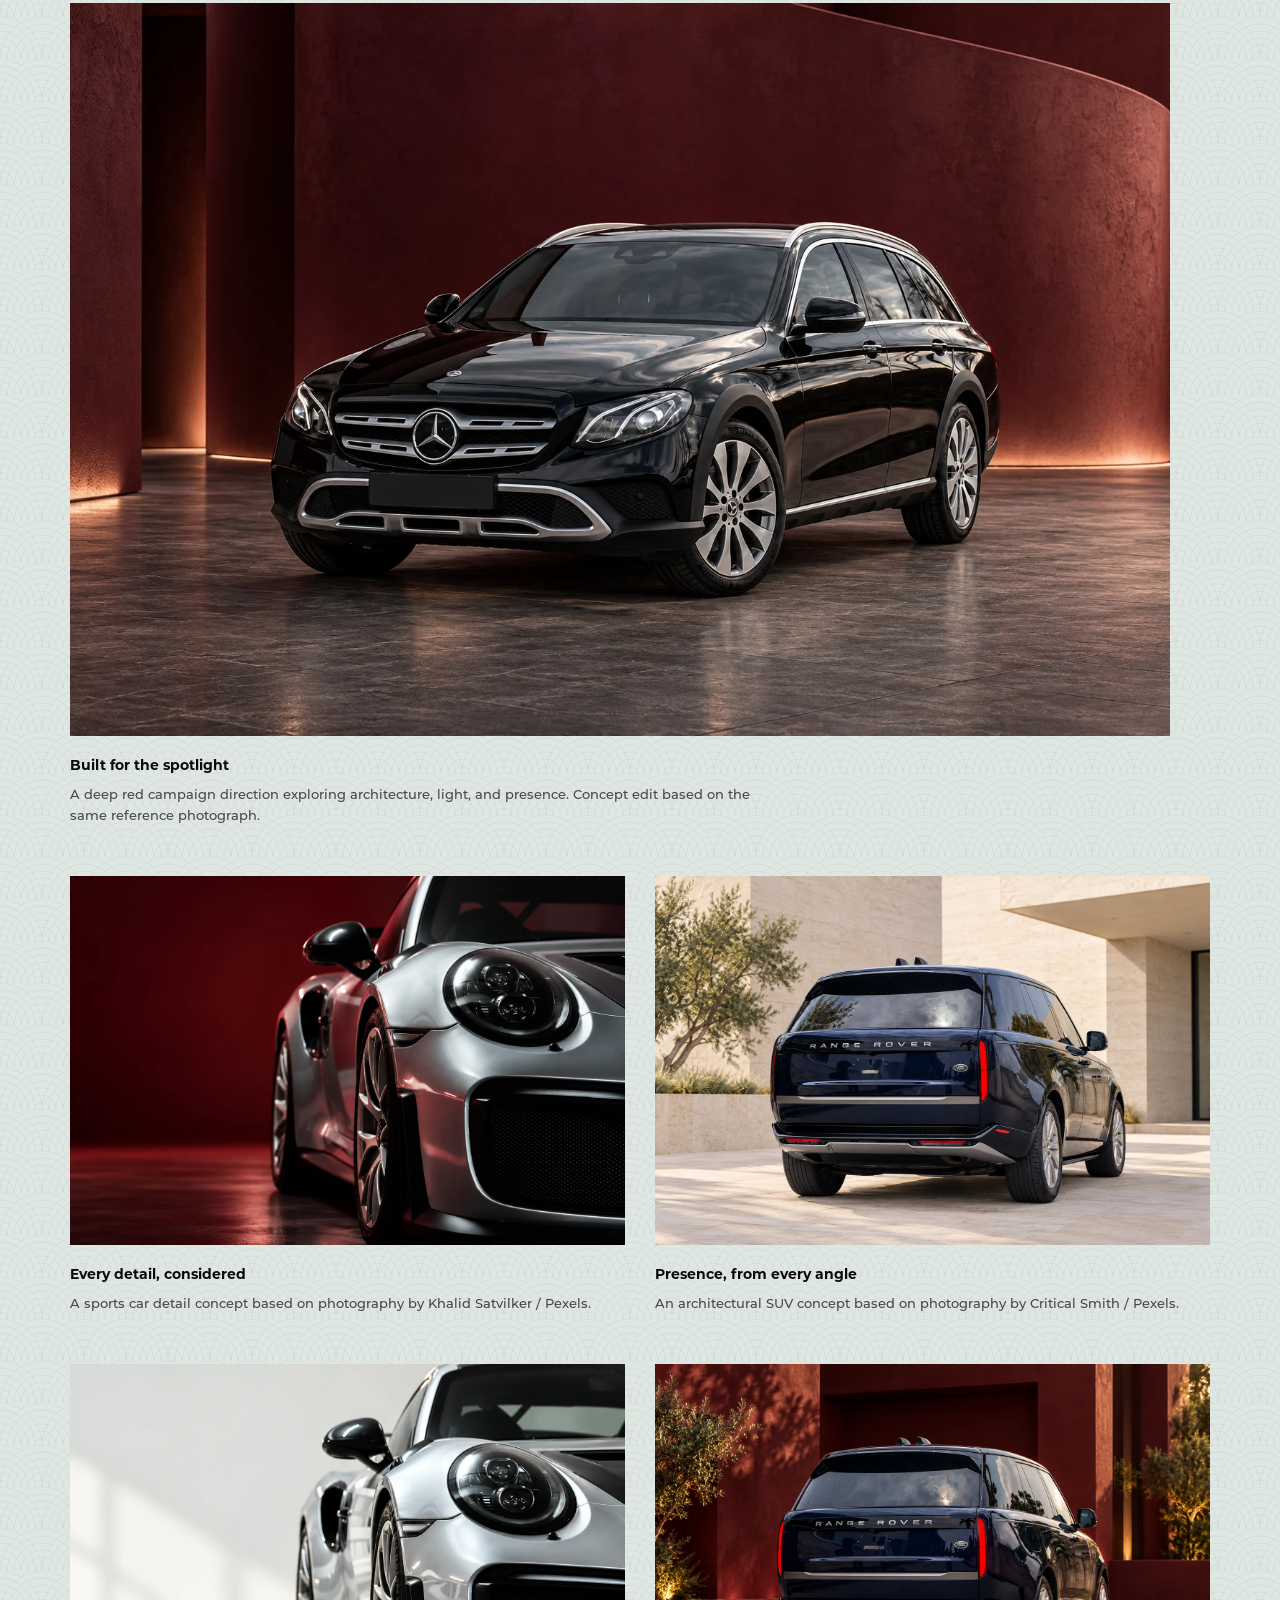
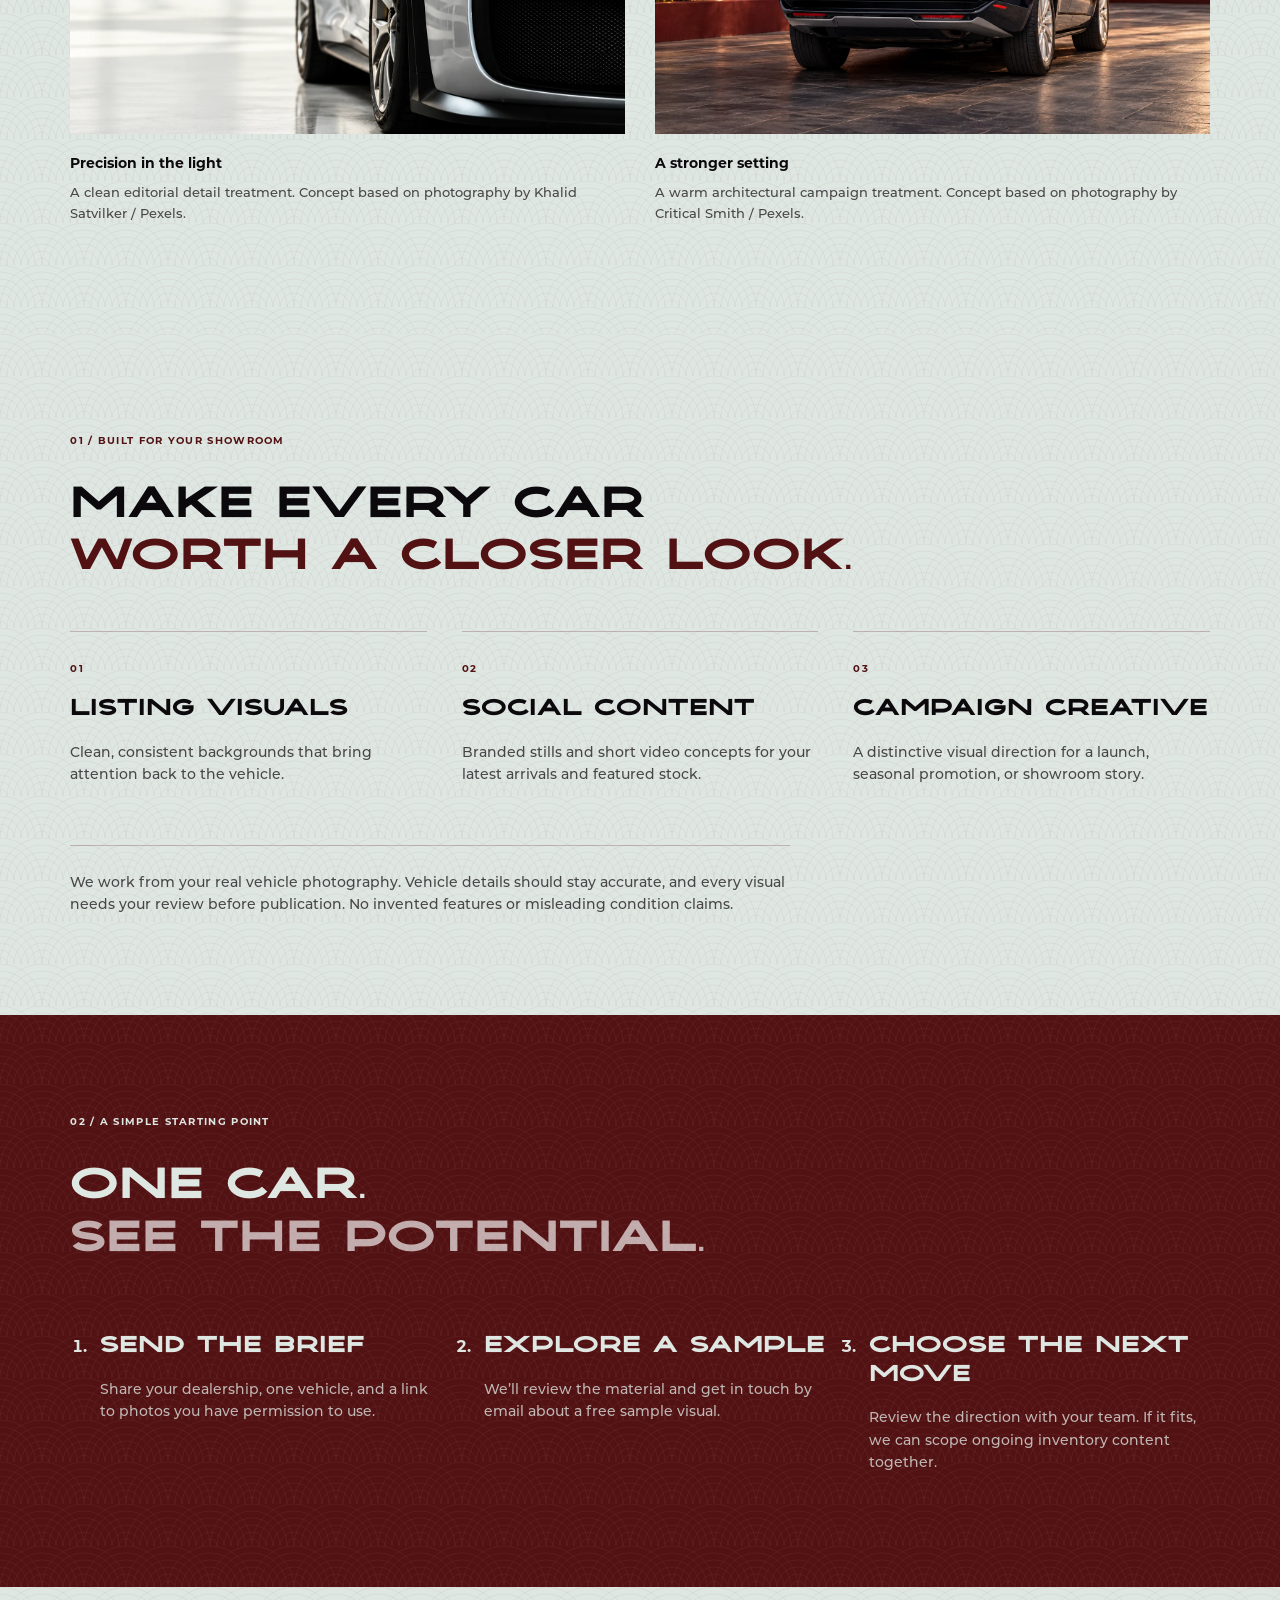
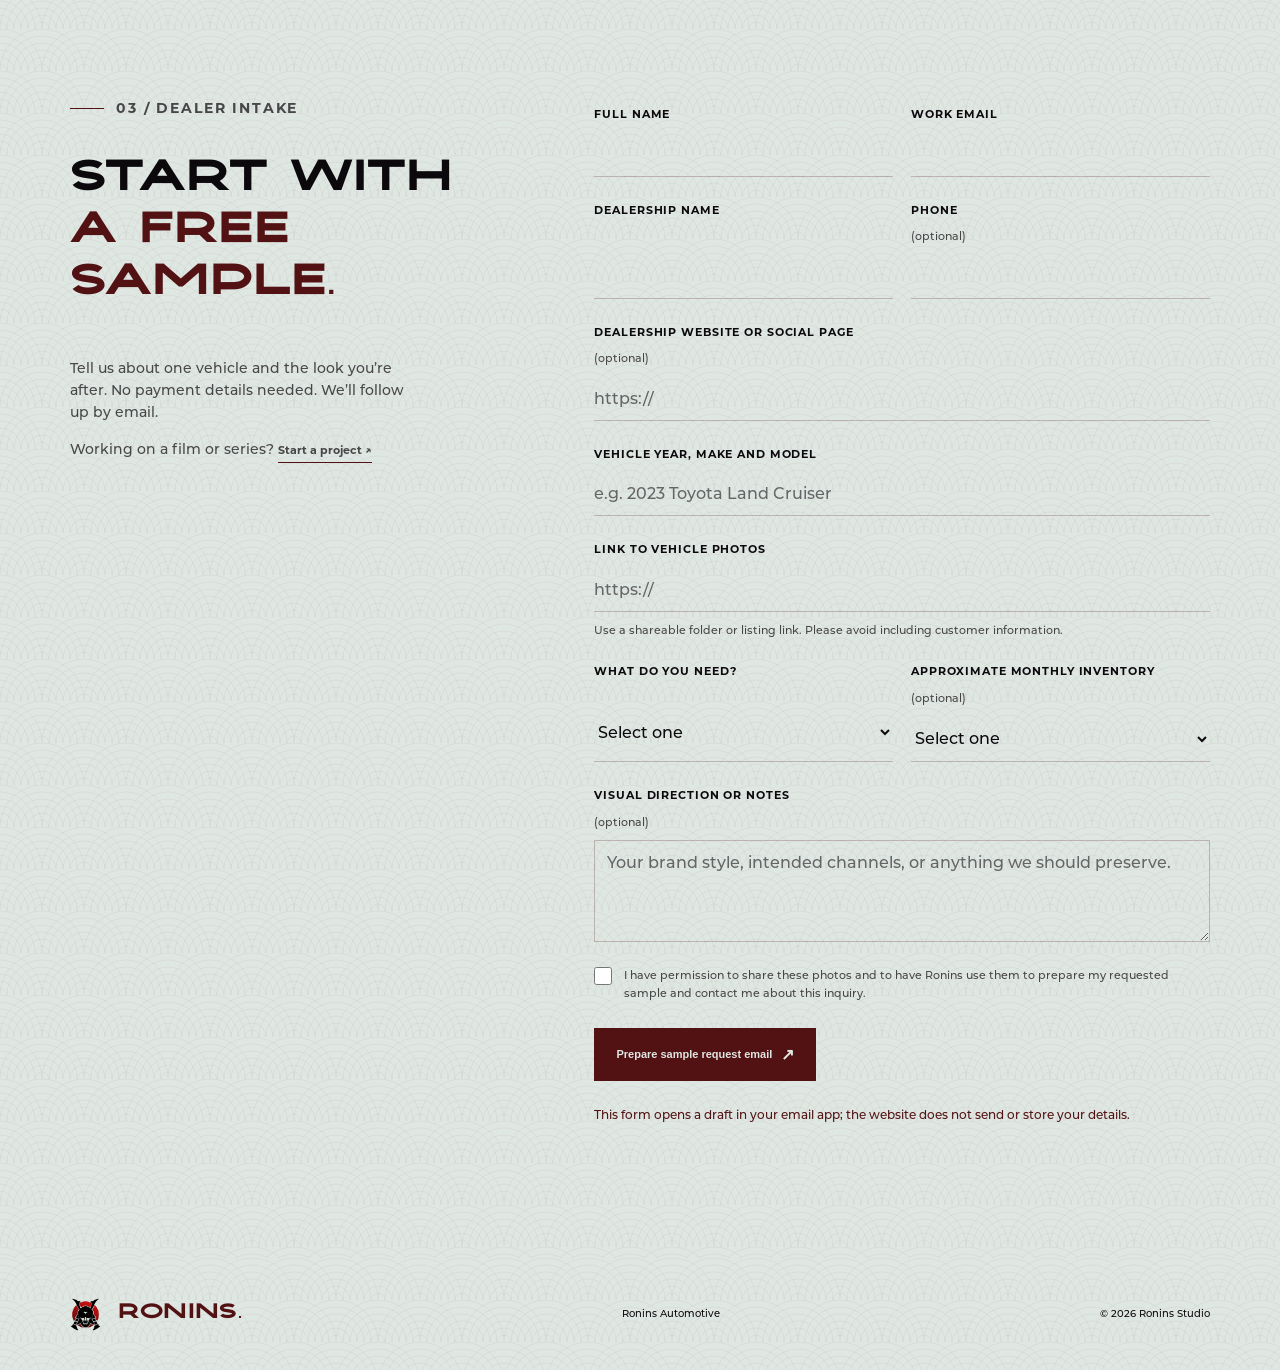
==== commit 44972e56: "Remove Netlify and Supabase backend dependencies" ====
--- a/automotive.html
+++ b/automotive.html
@@ -49,22 +49,21 @@
 </section>
 <section class="form-page section-pad auto-intake theme-light" id="sample">
 <div class="form-intro"><p class="eyebrow"><span class="eyebrow-line"></span> 03 / Dealer intake</p><h2>Start with<br><em>a free sample.</em></h2><p>Tell us about one vehicle and the look you’re after. No payment details needed. We’ll follow up by email.</p><p>Working on a film or series? <a class="text-link" href="contact.html">Start a project ↗</a></p></div>
-<form class="project-form" name="automotive-sample">
+<form class="project-form" name="automotive-sample" action="mailto:ramezazar.raa@gmail.com" method="post" enctype="text/plain">
 <label>Full name<input name="name" autocomplete="name" maxlength="150" required></label>
 <label>Work email<input name="email" type="email" autocomplete="email" maxlength="254" required></label>
 <label>Dealership name<input name="dealership" autocomplete="organization" maxlength="200" required></label>
 <label>Phone <span>(optional)</span><input name="phone" type="tel" autocomplete="tel" maxlength="50"></label>
-<label class="full-width">Dealership website or social page <span>(optional)</span><input name="dealerUrl" type="url" placeholder="https://" maxlength="1000"></label>
+<label class="full-width">Dealership website or social page <span>(optional)</span><input name="dealerUrl" type="url" placeholder="https://" maxlength="500"></label>
 <label class="full-width">Vehicle year, make and model<input name="vehicle" placeholder="e.g. 2023 Toyota Land Cruiser" maxlength="200" required></label>
-<label class="full-width">Link to vehicle photos<input name="photoUrl" type="url" placeholder="https://" aria-describedby="photo-help" maxlength="1000" required><span id="photo-help">Use a shareable folder or listing link. Please avoid including customer information.</span></label>
+<label class="full-width">Link to vehicle photos<input name="photoUrl" type="url" placeholder="https://" aria-describedby="photo-help" maxlength="500" required><span id="photo-help">Use a shareable folder or listing link. Please avoid including customer information.</span></label>
 <label>What do you need?<select name="service" required><option value="">Select one</option><option>Listing visuals</option><option>Social content</option><option>Campaign creative</option><option>Not sure yet</option></select></label>
 <label>Approximate monthly inventory <span>(optional)</span><select name="inventory"><option value="">Select one</option><option>1–10 vehicles</option><option>11–30 vehicles</option><option>31–100 vehicles</option><option>100+ vehicles</option></select></label>
-<label class="full-width">Visual direction or notes <span>(optional)</span><textarea name="message" rows="4" maxlength="4000" placeholder="Your brand style, intended channels, or anything we should preserve."></textarea></label>
+<label class="full-width">Visual direction or notes <span>(optional)</span><textarea name="message" rows="4" maxlength="400" placeholder="Your brand style, intended channels, or anything we should preserve."></textarea></label>
 <label class="full-width auto-consent"><input name="permission" type="checkbox" value="yes" required><span>I have permission to share these photos and to have Ronins use them to prepare my requested sample and contact me about this inquiry.</span></label>
-<input class="form-honeypot" name="website" tabindex="-1" autocomplete="off" aria-hidden="true">
-<button class="button button-red full-width" type="submit">Request my free sample <span aria-hidden="true">↗</span></button>
-<p class="form-status full-width" role="status" aria-live="polite"></p>
-<noscript><p>Please enable JavaScript to send your request.</p></noscript>
+<button class="button button-red full-width" type="submit">Prepare sample request email <span aria-hidden="true">↗</span></button>
+<p class="form-status full-width" role="status" aria-live="polite">This form opens a draft in your email app; the website does not send or store your details.</p>
+<noscript><p>JavaScript is off. Email your sample request directly to <a href="mailto:ramezazar.raa@gmail.com">ramezazar.raa@gmail.com</a>.</p></noscript>
 </form>
 </section>
 </main>
--- a/contact.css
+++ b/contact.css
@@ -11,7 +11,6 @@
 .project-form textarea { resize: vertical; border: 1px solid var(--line); padding: 12px; }
 .project-form input:focus, .project-form select:focus, .project-form textarea:focus { border-color: var(--red); }
 .full-width { grid-column: 1 / -1; }
-.form-honeypot { position: absolute; left: -9999px; }
 .project-form button { justify-self: start; border: 0; cursor: pointer; }
 .form-status { min-height: 22px; margin: 0; color: var(--red); font-size: 12px; line-height: 1.5; }
 .form-status.success { color: #24733b; }
